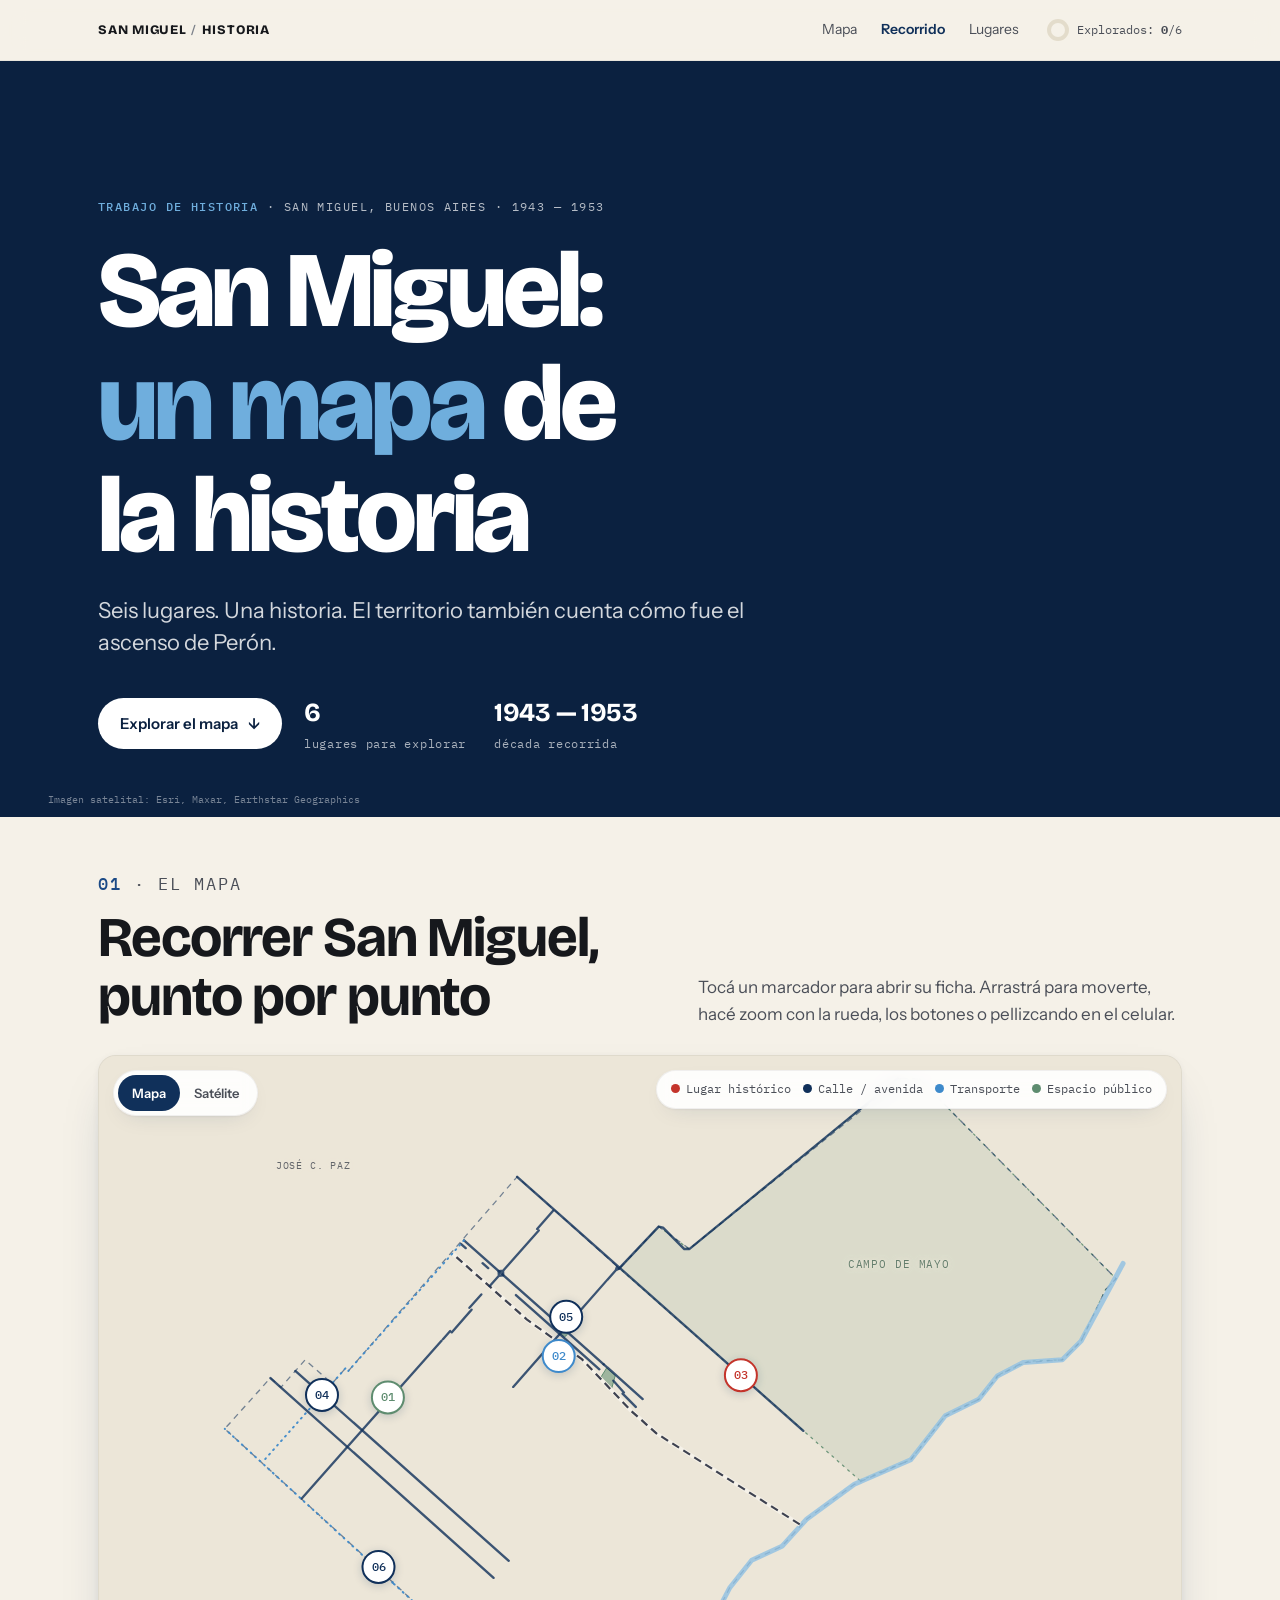
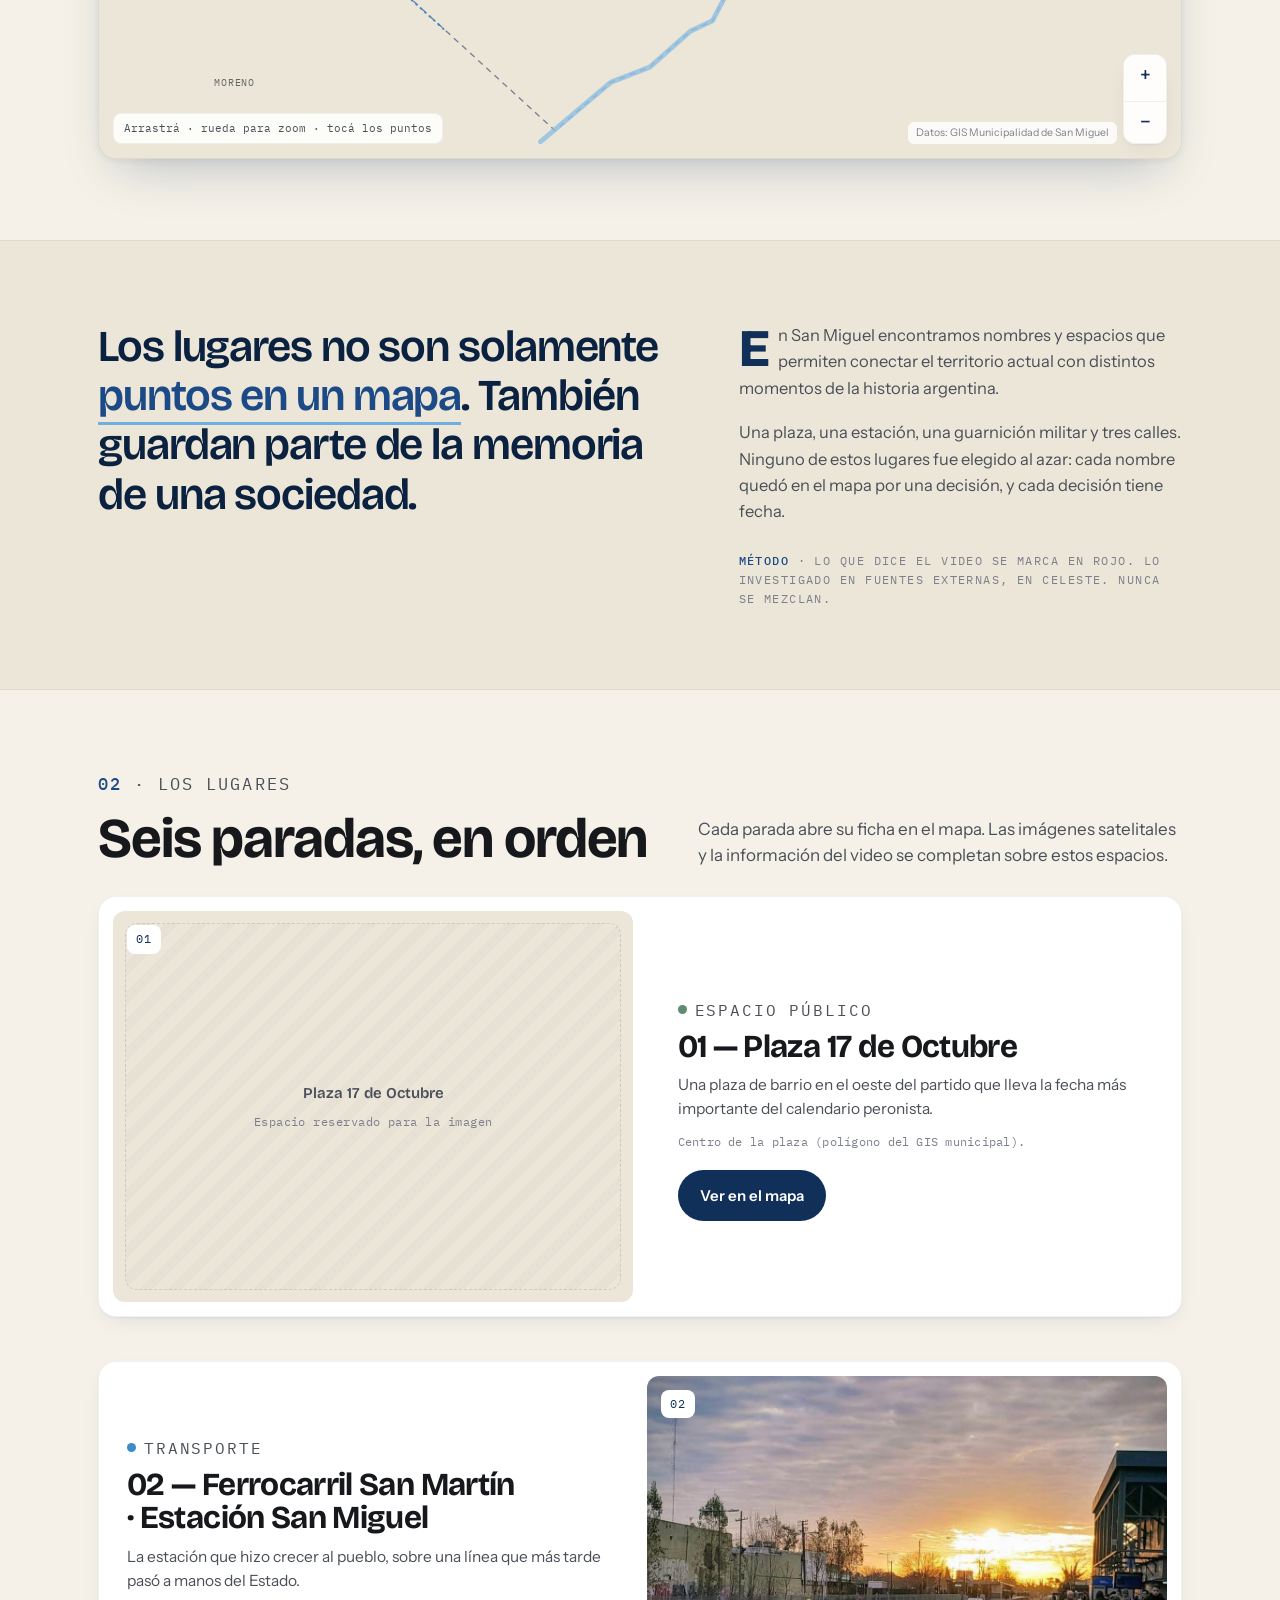
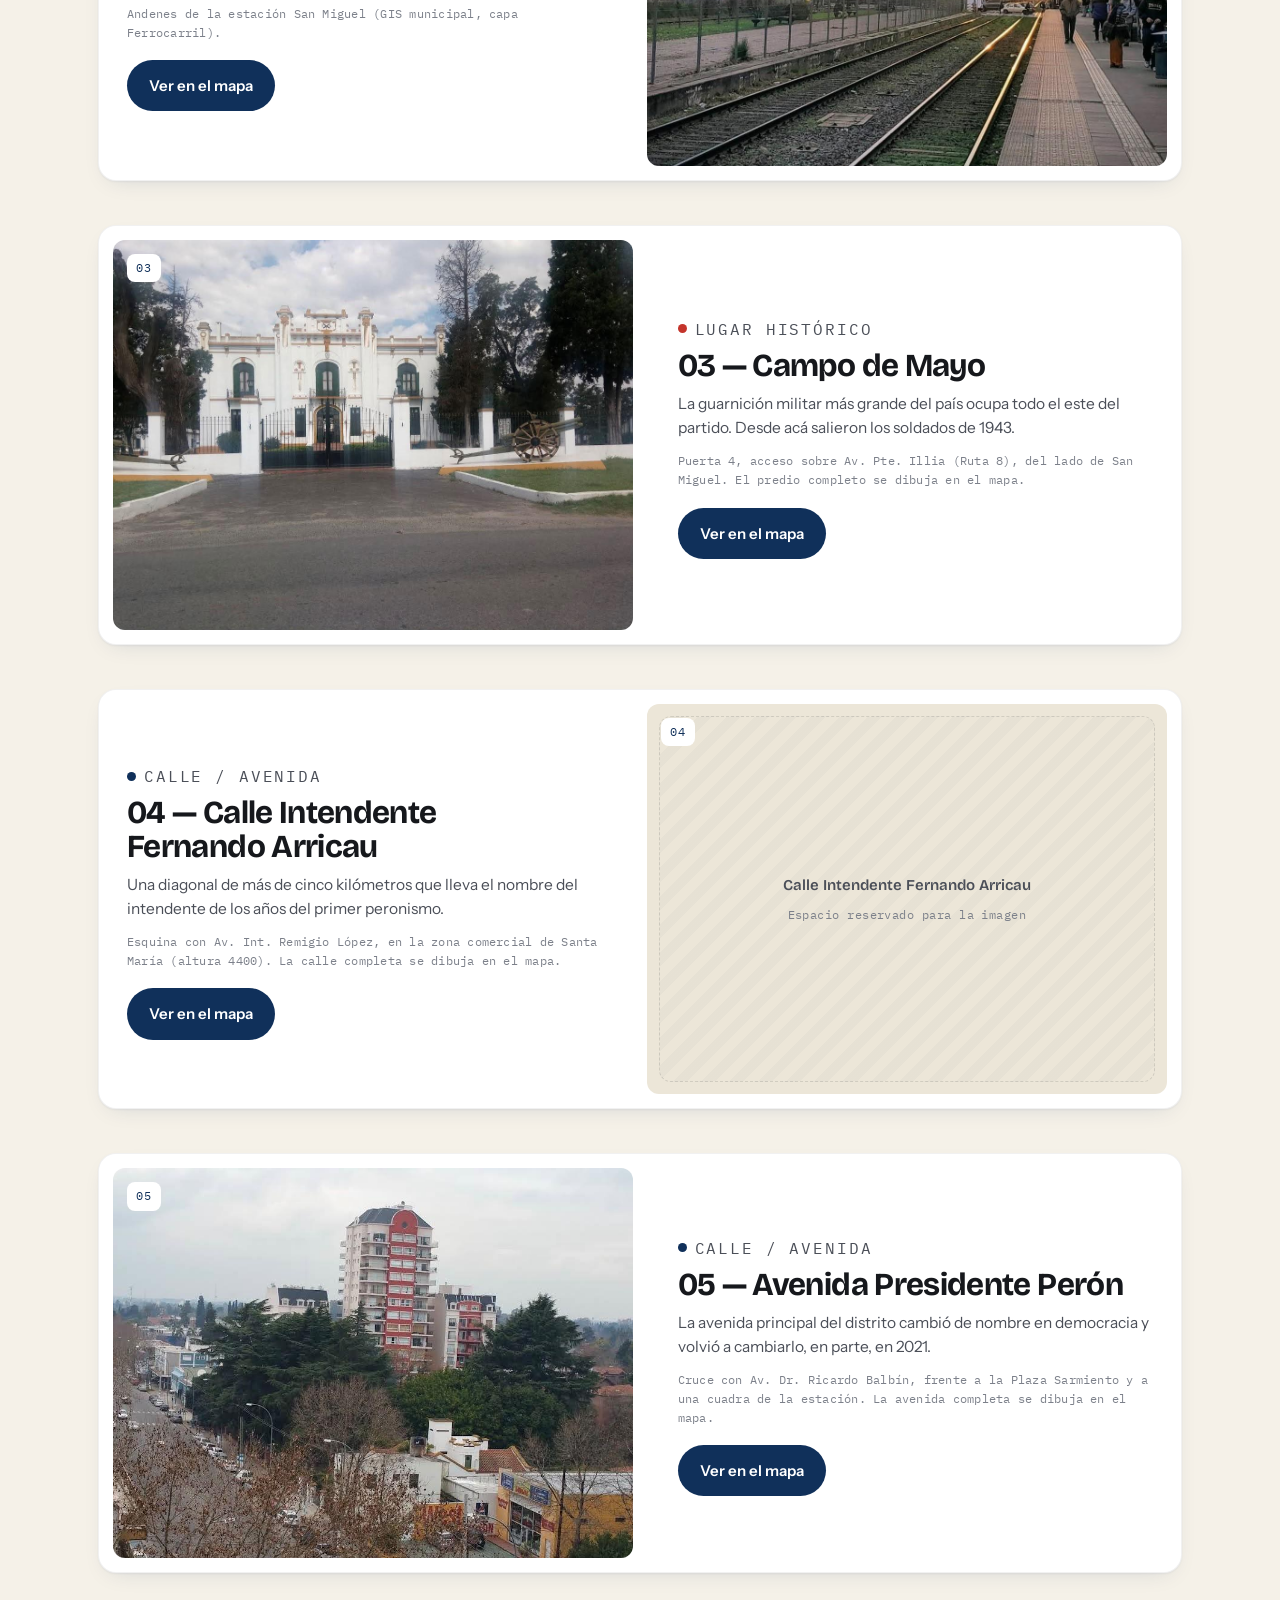
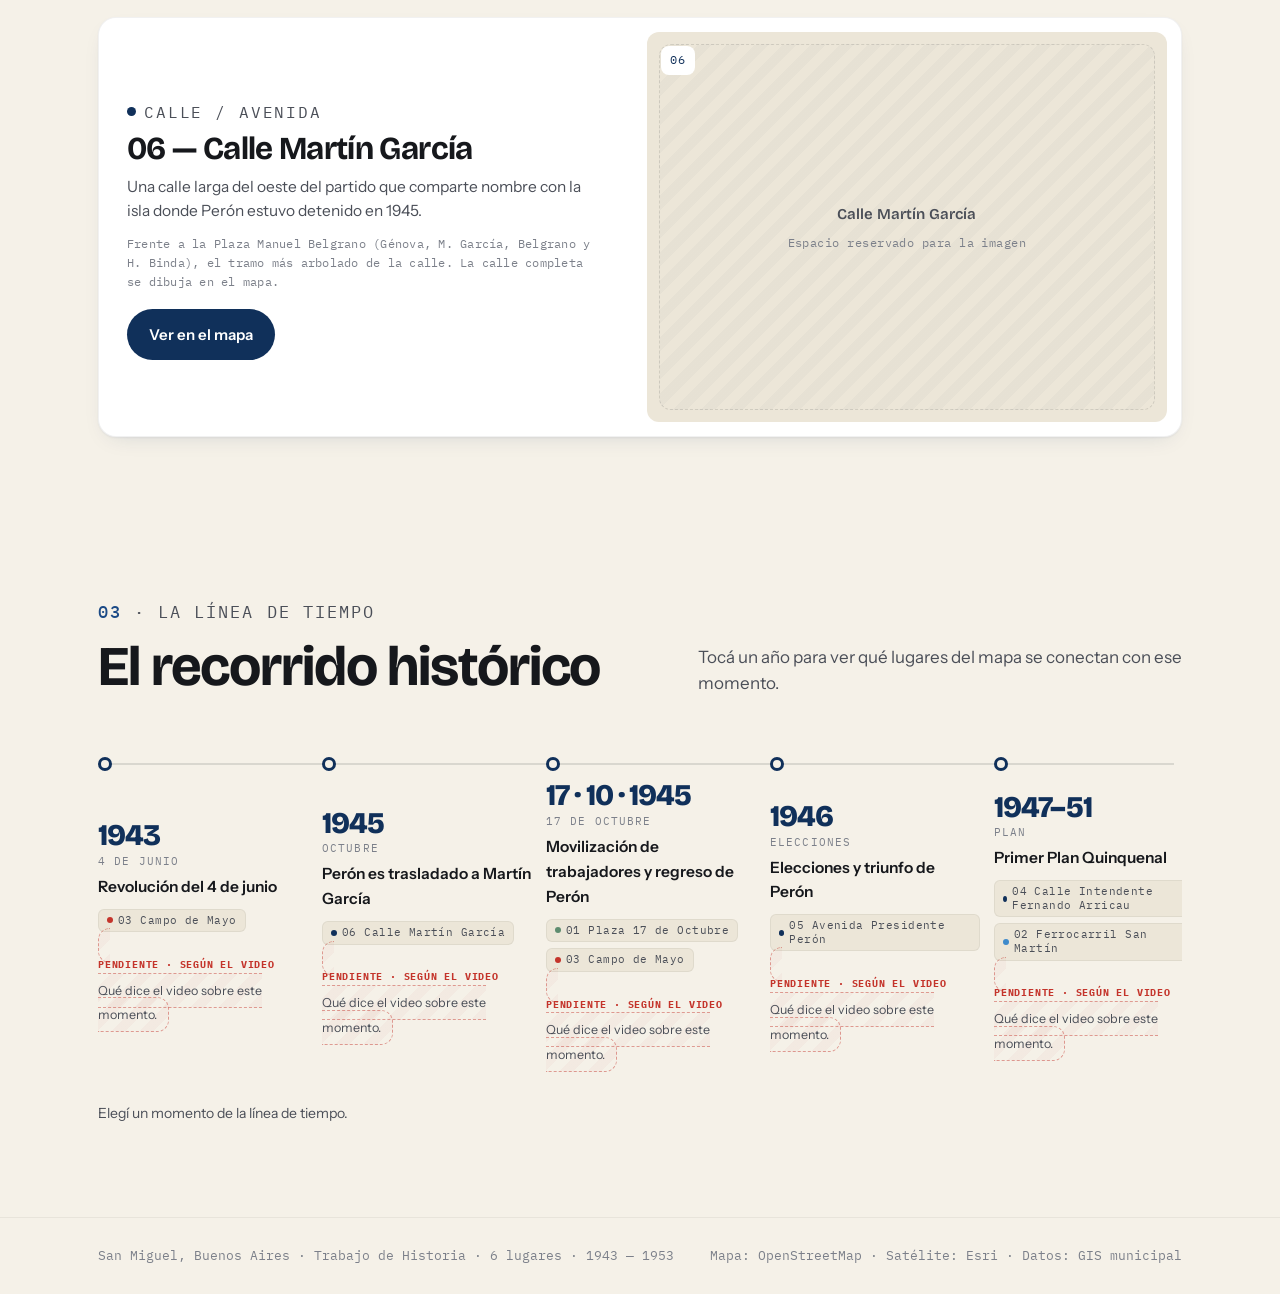
==== index (1).html @ 09a9f2c0 "Add files via upload" ====
<!doctype html>
<html lang="es">
<head>
<meta charset="utf-8">
<meta name="viewport" content="width=device-width, initial-scale=1, viewport-fit=cover">
<title>San Miguel, mapa de la historia</title>
<meta name="description" content="Recorrido interactivo por seis lugares de San Miguel (Buenos Aires) y su relación con la historia de Perón, 1943–1953.">
<link rel="preconnect" href="https://fonts.googleapis.com">
<link rel="preconnect" href="https://fonts.gstatic.com" crossorigin>
<link rel="stylesheet" href="https://fonts.googleapis.com/css2?family=Bricolage+Grotesque:opsz,wght@12..96,300..800&family=Instrument+Sans:ital,wght@0,400..700;1,400..700&family=IBM+Plex+Mono:wght@400;500&display=swap">
<style>
:root{
  color-scheme: light;
  --crema:#F5F1E8; --crema-2:#ECE6D8; --crema-3:#E3DCCB;
  --ink:#16181C; --ink-2:#4B4F58; --ink-3:#7C808A;
  --navy:#10305A; --navy-2:#1B4A86; --navy-ink:#0B2140;
  --celeste:#6FAEDD; --celeste-2:#CFE3F4; --celeste-3:#EAF3FA;
  --rojo:#C4342B; --rojo-2:#F5DEDB;
  --verde:#5E8C6F; --verde-2:#DCE8DF;
  --linea:rgba(22,24,28,.12); --linea-2:rgba(22,24,28,.06);
  --sombra:0 1px 2px rgba(16,48,90,.05), 0 8px 24px -12px rgba(16,48,90,.18);
  --sombra-2:0 2px 6px rgba(16,48,90,.06), 0 24px 48px -20px rgba(16,48,90,.28);
  --r:18px; --r-s:10px;
  --display:"Bricolage Grotesque", "Helvetica Neue", Arial, sans-serif;
  --body:"Instrument Sans", "Helvetica Neue", Arial, sans-serif;
  --mono:"IBM Plex Mono", ui-monospace, "SF Mono", Menlo, monospace;
  --gutter:clamp(16px, 4vw, 48px);
  --nav-h:60px;
  --ease:cubic-bezier(.22,.61,.36,1);
}
*{box-sizing:border-box}
html{scroll-behavior:smooth; -webkit-text-size-adjust:100%}
body{margin:0; background:var(--crema); color:var(--ink); font-family:var(--body); font-size:16px; line-height:1.55; overflow-x:hidden}
img,svg{max-width:100%; display:block}
a{color:inherit}
button{font:inherit; color:inherit; cursor:pointer; border:0; background:none; padding:0}
:focus-visible{outline:2px solid var(--navy-2); outline-offset:3px; border-radius:6px}
h1,h2,h3,h4{font-family:var(--display); font-weight:700; line-height:1.05; letter-spacing:-.02em; margin:0; text-wrap:balance}
p{margin:0}
.wrap{max-width:1180px; margin-inline:auto; padding-inline:var(--gutter)}
.eyebrow{font-family:var(--mono); font-size:12px; letter-spacing:.12em; text-transform:uppercase; color:var(--ink-3)}
.eyebrow b{color:var(--navy-2); font-weight:500}
.sr{position:absolute; width:1px; height:1px; overflow:hidden; clip:rect(0 0 0 0); white-space:nowrap}

/* ───── nav ───── */
.nav{position:sticky; top:env(safe-area-inset-top,0px); z-index:50; backdrop-filter:blur(12px) saturate(1.2); -webkit-backdrop-filter:blur(12px) saturate(1.2); background:color-mix(in srgb, var(--crema) 78%, transparent); border-bottom:1px solid var(--linea-2); transition:background .3s}
.nav .wrap{display:flex; align-items:center; gap:18px; height:var(--nav-h)}
.brand{font-family:var(--display); font-weight:800; letter-spacing:.06em; font-size:13px; text-decoration:none; white-space:nowrap}
.brand span{color:var(--ink-3); font-weight:500; margin:0 .35em}
.nav-links{display:flex; gap:4px; margin-left:auto}
.nav-links a{text-decoration:none; font-size:14px; padding:6px 10px; border-radius:999px; color:var(--ink-2); transition:background .2s, color .2s}
.nav-links a:hover{background:var(--crema-2); color:var(--ink)}
.nav-links a.is-active{color:var(--navy); font-weight:600}
.counter{font-family:var(--mono); font-size:12px; color:var(--ink-2); display:flex; align-items:center; gap:8px; white-space:nowrap}
.counter .ring{width:22px; height:22px; border-radius:50%; background:conic-gradient(var(--navy-2) calc(var(--p,0)*1%), var(--crema-3) 0); display:grid; place-items:center; transition:--p .5s}
.counter .ring::after{content:""; width:14px; height:14px; border-radius:50%; background:var(--crema)}
.counter.is-done .ring{background:var(--navy-2); animation:pop .6s var(--ease)}
.counter.is-done .ring::after{content:"✓"; background:none; color:#fff; font-size:11px; font-weight:700; width:auto; height:auto}
@keyframes pop{0%{transform:scale(1)}40%{transform:scale(1.35)}100%{transform:scale(1)}}
@media (max-width:720px){ .nav-links{display:none} .counter{margin-left:auto} }

/* ───── hero ───── */
.hero{position:relative; min-height:min(84svh, 780px); display:grid; align-items:end; background:var(--navy-ink); color:#fff; overflow:hidden; isolation:isolate}
.hero-bg{position:absolute; inset:0; z-index:-2; background:var(--navy-ink)}
.hero-bg img{width:100%; height:100%; object-fit:cover; opacity:.75}
.hero-bg svg{position:absolute; inset:0; width:100%; height:100%; opacity:.7}
.hero-veil{position:absolute; inset:0; z-index:-1; background:linear-gradient(180deg, rgba(11,33,64,.15) 0%, rgba(11,33,64,.55) 55%, rgba(11,33,64,.92) 100%)}
.hero .wrap{padding-block:clamp(56px,10vh,120px) clamp(40px,7vh,72px); width:100%}
.hero .eyebrow{color:rgba(255,255,255,.7)}
.hero .eyebrow b{color:var(--celeste)}
.hero h1{font-size:clamp(44px, 8.4vw, 112px); font-weight:800; margin-top:18px; max-width:12ch; letter-spacing:-.035em; font-variation-settings:"opsz" 96}
.hero h1 em{font-style:normal; color:var(--celeste)}
.hero-sub{font-size:clamp(17px,2vw,22px); max-width:46ch; color:rgba(255,255,255,.82); margin-top:22px; line-height:1.45}
.hero-actions{display:flex; align-items:center; gap:22px; flex-wrap:wrap; margin-top:34px}
.btn{display:inline-flex; align-items:center; gap:10px; padding:14px 22px; border-radius:999px; font-weight:600; font-size:15px; text-decoration:none; transition:transform .25s var(--ease), background .2s, box-shadow .2s; min-height:48px}
.btn:hover{transform:translateY(-2px)}
.btn:active{transform:translateY(0)}
.btn-light{background:#fff; color:var(--navy-ink)}
.btn-light:hover{box-shadow:0 12px 30px -10px rgba(0,0,0,.5)}
.btn-navy{background:var(--navy); color:#fff}
.btn-navy:hover{background:var(--navy-2)}
.btn-ghost{background:transparent; color:var(--navy); border:1.5px solid var(--linea)}
.btn-ghost:hover{background:var(--crema-2)}
.btn .arrow{display:inline-block; transition:transform .3s var(--ease)}
.btn:hover .arrow{transform:translateY(3px)}
.hero-meta{display:flex; gap:28px; flex-wrap:wrap; font-family:var(--mono); font-size:12px; color:rgba(255,255,255,.65); letter-spacing:.06em}
.hero-meta b{display:block; font-family:var(--display); font-size:26px; color:#fff; letter-spacing:-.02em; font-weight:700; margin-bottom:2px}
.hero-note{position:absolute; right:var(--gutter); top:calc(var(--gutter) + 4px); font-family:var(--mono); font-size:11px; color:rgba(255,255,255,.55); border:1px dashed rgba(255,255,255,.35); padding:6px 10px; border-radius:8px; max-width:260px; text-align:right}
@media (max-width:720px){ .hero-note{position:static; text-align:left; margin-bottom:16px; display:inline-block} .hero{align-items:start} .hero .wrap{padding-top:32px} }

/* ───── section headers ───── */
.sec{padding-block:clamp(56px,9vh,110px); scroll-margin-top:calc(var(--nav-h) + env(safe-area-inset-top,0px))}
.sec-head{display:grid; grid-template-columns:1fr auto; gap:18px 40px; align-items:end; margin-bottom:28px}
.sec-head h2{font-size:clamp(32px,4.6vw,56px); margin-top:12px; font-variation-settings:"opsz" 72}
.sec-head p{color:var(--ink-2); max-width:44ch; font-size:17px}
@media (max-width:720px){ .sec-head{grid-template-columns:1fr} }

/* ───── map section ───── */
#mapa{padding-top:clamp(40px,6vh,72px)}
.map-shell{position:relative; border-radius:var(--r); overflow:hidden; background:var(--crema-2); box-shadow:var(--sombra-2); border:1px solid var(--linea-2); isolation:isolate}
.map-top{position:absolute; z-index:5; top:14px; left:14px; right:14px; display:flex; gap:10px; align-items:flex-start; pointer-events:none; flex-wrap:wrap}
.map-top>*{pointer-events:auto}
.seg{display:inline-flex; background:rgba(255,255,255,.9); backdrop-filter:blur(8px); border-radius:999px; padding:4px; box-shadow:var(--sombra); border:1px solid var(--linea-2)}
.seg button{padding:8px 14px; border-radius:999px; font-size:13px; font-weight:600; color:var(--ink-2); transition:background .2s,color .2s; min-height:36px}
.seg button[aria-pressed="true"]{background:var(--navy); color:#fff}
.legend{margin-left:auto; display:flex; gap:12px; flex-wrap:wrap; background:rgba(255,255,255,.9); backdrop-filter:blur(8px); border-radius:999px; padding:9px 14px; font-size:12px; font-family:var(--mono); box-shadow:var(--sombra); border:1px solid var(--linea-2); color:var(--ink-2)}
.legend i{display:inline-block; width:9px; height:9px; border-radius:50%; margin-right:6px; vertical-align:-0.5px}
.map-zoom{position:absolute; z-index:5; right:14px; bottom:14px; display:flex; flex-direction:column; gap:4px; background:rgba(255,255,255,.92); border-radius:12px; box-shadow:var(--sombra); border:1px solid var(--linea-2); overflow:hidden}
.map-zoom button{width:42px; height:42px; font-size:20px; font-weight:500; color:var(--navy); display:grid; place-items:center; transition:background .15s}
.map-zoom button:hover{background:var(--crema-2)}
.map-zoom button+button{border-top:1px solid var(--linea-2)}
.map-hint{position:absolute; z-index:5; left:14px; bottom:14px; font-family:var(--mono); font-size:11px; color:var(--ink-2); background:rgba(255,255,255,.85); padding:6px 10px; border-radius:8px; border:1px solid var(--linea-2); pointer-events:none; transition:opacity .4s}
.map-attr{position:absolute; z-index:5; right:64px; bottom:14px; font-size:10.5px; color:var(--ink-3); background:rgba(255,255,255,.8); padding:3px 8px; border-radius:6px; pointer-events:none}
.map{position:relative; height:min(78vh, 720px); min-height:440px; touch-action:none; cursor:grab; user-select:none; -webkit-user-select:none; overflow:hidden; background:var(--crema-2)}
.map:active{cursor:grabbing}
.map.is-sat{background:#111}
.tiles{position:absolute; inset:0; transform-origin:0 0; will-change:transform}
.tiles img{position:absolute; width:256px; height:256px; image-rendering:auto; pointer-events:none; opacity:0; transition:opacity .35s}
.tiles img.on{opacity:1}
.map svg{position:absolute; inset:0; width:100%; height:100%; overflow:visible}
.map.is-sat svg{opacity:.85}
.ov{position:absolute; inset:0; pointer-events:none}
.lbl{position:absolute; transform:translate(-50%,-50%); font-family:var(--mono); font-size:11px; letter-spacing:.08em; text-transform:uppercase; color:var(--navy); white-space:nowrap; opacity:0; transition:opacity .3s; text-shadow:0 0 6px var(--crema-2), 0 0 2px var(--crema-2)}
.lbl.on{opacity:.85}
.lbl.lbl-water{color:#3E7FB0; font-style:italic; text-transform:none; letter-spacing:.02em; font-family:var(--body)}
.lbl.lbl-campo{color:#4F6D5C}
.lbl.lbl-rail{color:var(--ink-2); font-size:10px}
.lbl.lbl-st{font-size:10px; color:var(--ink-2); letter-spacing:.04em; text-transform:none}
.map.is-sat .lbl{color:#fff; text-shadow:0 1px 2px rgba(0,0,0,.9)}
.mk{position:absolute; transform:translate(-50%,-50%); pointer-events:auto; cursor:pointer; --c:var(--navy)}
.mk-dot{width:34px; height:34px; border-radius:50%; background:#fff; border:2px solid var(--c); color:var(--c); display:grid; place-items:center; font-family:var(--mono); font-weight:500; font-size:12px; box-shadow:0 2px 10px rgba(16,48,90,.2); transition:transform .25s var(--ease), background .2s, color .2s; position:relative}
.mk:hover .mk-dot{transform:scale(1.12)}
.mk.is-on .mk-dot{background:var(--c); color:#fff; transform:scale(1.18)}
.mk.is-seen:not(.is-on) .mk-dot::after{content:""; position:absolute; right:-3px; top:-3px; width:9px; height:9px; border-radius:50%; background:var(--c); border:2px solid #fff}
.mk-ring{position:absolute; inset:-8px; border-radius:50%; border:2px solid var(--c); opacity:0; pointer-events:none}
.mk.is-on .mk-ring, .mk.is-hi .mk-ring{animation:ring 1.8s ease-out infinite}
@keyframes ring{0%{transform:scale(.7); opacity:.8}100%{transform:scale(1.6); opacity:0}}
.mk-tip{position:absolute; left:50%; bottom:calc(100% + 10px); transform:translate(-50%,4px); background:var(--ink); color:#fff; font-size:12.5px; font-weight:600; padding:6px 10px; border-radius:8px; white-space:nowrap; opacity:0; transition:opacity .2s, transform .2s var(--ease); pointer-events:none}
.mk-tip::after{content:""; position:absolute; top:100%; left:50%; margin-left:-5px; border:5px solid transparent; border-top-color:var(--ink)}
.mk:hover .mk-tip, .mk:focus-visible .mk-tip{opacity:1; transform:translate(-50%,0)}
.mk.is-hi:not(.is-on) .mk-dot{background:var(--c); color:#fff}
.map.has-hi .mk:not(.is-hi):not(.is-on){opacity:.4}

/* panel */
.panel{position:absolute; z-index:8; top:14px; right:14px; bottom:14px; width:min(420px, calc(100% - 28px)); background:#fff; border-radius:var(--r); box-shadow:var(--sombra-2); border:1px solid var(--linea-2); transform:translateX(calc(100% + 30px)); transition:transform .5s var(--ease), opacity .4s; opacity:0; display:flex; flex-direction:column; overflow:hidden}
.panel.is-open{transform:none; opacity:1}
.panel-scroll{overflow-y:auto; overscroll-behavior:contain; flex:1; -webkit-overflow-scrolling:touch}
.panel-close{position:absolute; z-index:2; top:12px; right:12px; width:38px; height:38px; border-radius:50%; background:rgba(255,255,255,.92); display:grid; place-items:center; box-shadow:var(--sombra); font-size:18px; color:var(--ink)}
.panel-close:hover{background:#fff}
.panel-img{aspect-ratio:16/10; background:var(--crema-2); position:relative; overflow:hidden}
.panel-img img{width:100%; height:100%; object-fit:cover; transition:transform .8s var(--ease)}
.panel:hover .panel-img img{transform:scale(1.03)}
.ph{position:absolute; inset:0; display:grid; place-content:center; text-align:center; gap:8px; padding:20px; color:var(--ink-3); border:1.5px dashed var(--linea); margin:12px; border-radius:12px; font-family:var(--mono); font-size:11.5px; letter-spacing:.04em; background:repeating-linear-gradient(-45deg, transparent 0 10px, rgba(16,48,90,.025) 10px 20px)}
.ph b{font-family:var(--display); font-size:15px; letter-spacing:0; color:var(--ink-2); font-weight:600}
.panel-body{padding:20px 22px 26px}
.panel-kicker{display:flex; align-items:center; gap:10px; font-family:var(--mono); font-size:11px; letter-spacing:.1em; text-transform:uppercase; color:var(--ink-3)}
.panel-kicker i{width:9px; height:9px; border-radius:50%; display:inline-block}
.panel h3{font-size:28px; margin-top:8px; font-variation-settings:"opsz" 48}
.panel-loc{color:var(--ink-2); font-size:14px; margin-top:6px}
.qa{margin-top:20px; padding-top:18px; border-top:1px solid var(--linea-2)}
.qa h4{font-family:var(--display); font-size:15px; font-weight:700; color:var(--navy); letter-spacing:-.01em; margin-bottom:8px}
.qa p{font-size:14.5px; color:var(--ink-2); line-height:1.6}
.qa p+p{margin-top:8px}
.src{display:inline-block; font-family:var(--mono); font-size:10.5px; letter-spacing:.06em; text-transform:uppercase; padding:2px 7px; border-radius:6px; margin-bottom:6px}
.src-video{background:var(--rojo-2); color:var(--rojo)}
.src-inv{background:var(--celeste-2); color:var(--navy)}
.pending{border:1.5px dashed var(--rojo); border-color:color-mix(in srgb, var(--rojo) 45%, transparent); border-radius:12px; padding:12px 14px; background:repeating-linear-gradient(-45deg, transparent 0 10px, rgba(196,52,43,.035) 10px 20px); font-size:13.5px; color:var(--ink-2)}
.pending b{display:block; font-family:var(--mono); font-size:10.5px; letter-spacing:.08em; text-transform:uppercase; color:var(--rojo); margin-bottom:4px}
.nf{font-style:italic; color:var(--ink-3)}
.panel-actions{display:flex; gap:10px; flex-wrap:wrap; margin-top:22px}
.panel-actions .btn{padding:11px 16px; font-size:14px; min-height:44px}
.panel-nav{display:flex; justify-content:space-between; gap:10px; margin-top:22px; padding-top:16px; border-top:1px solid var(--linea-2)}
.panel-nav button{font-size:13px; color:var(--navy); font-weight:600; display:inline-flex; gap:6px; align-items:center; padding:8px 4px; min-height:40px}
.panel-nav button:hover{text-decoration:underline}
.panel-grab{display:none}
@media (max-width:720px){
  .map{height:72svh; min-height:420px}
  .panel{position:fixed; z-index:120; top:auto; left:0; right:0; bottom:0; width:100%; height:78svh; border-radius:22px 22px 0 0; transform:translateY(105%); padding-bottom:env(safe-area-inset-bottom,0px)}
  .panel.is-open{transform:none}
  .panel-grab{display:block; width:40px; height:4px; border-radius:2px; background:var(--crema-3); margin:10px auto 0}
  .panel-img{aspect-ratio:16/8}
  .legend{display:none}
  .map-attr{right:auto; left:14px; bottom:48px; max-width:60%}
  .map-hint{max-width:60%}
}
.hero-tiles{position:absolute; left:50%; top:50%; transform-origin:0 0; opacity:.9}
.hero-tiles img{position:absolute; width:256px; height:256px}
.hero-credit{position:absolute; left:var(--gutter); bottom:10px; font-family:var(--mono); font-size:10px; color:rgba(255,255,255,.45)}
body.lock{overflow:hidden; position:fixed; left:0; right:0; width:100%; overscroll-behavior:none}
.veil{position:fixed; inset:0; background:rgba(11,33,64,.35); z-index:110; opacity:0; pointer-events:none; transition:opacity .4s}
.veil.is-on{opacity:1; pointer-events:auto}
@media (min-width:721px){ .veil{display:none} }

/* toast */
.toast{position:fixed; left:50%; bottom:calc(24px + env(safe-area-inset-bottom,0px)); transform:translate(-50%, 20px); z-index:200; background:var(--ink); color:#fff; padding:12px 18px; border-radius:999px; font-size:14px; box-shadow:var(--sombra-2); opacity:0; transition:opacity .35s, transform .45s var(--ease); pointer-events:none; display:flex; gap:10px; align-items:center; max-width:calc(100% - 32px); text-align:center}
.toast.is-on{opacity:1; transform:translate(-50%,0)}
.toast.done{background:var(--navy)}
.toast .chk{width:20px; height:20px; border-radius:50%; background:var(--celeste); color:var(--navy-ink); display:grid; place-items:center; font-size:12px; font-weight:800; flex:none}

/* lightbox */
.lb{position:fixed; inset:0; z-index:300; background:rgba(11,33,64,.85); display:grid; place-items:center; padding:var(--gutter); opacity:0; pointer-events:none; transition:opacity .3s}
.lb.is-on{opacity:1; pointer-events:auto}
.lb-card{background:#fff; border-radius:var(--r); max-width:920px; width:100%; overflow:hidden; transform:scale(.96); transition:transform .4s var(--ease); box-shadow:var(--sombra-2)}
.lb.is-on .lb-card{transform:none}
.lb-img{aspect-ratio:16/9; background:var(--crema-2); position:relative}
.lb-img img{width:100%; height:100%; object-fit:cover}
.lb-body{padding:18px 22px 22px; display:grid; grid-template-columns:1fr auto; gap:6px 20px; align-items:start}
.lb-body h4{font-size:20px; grid-column:1}
.lb-body p{grid-column:1; color:var(--ink-2); font-size:14px}
.lb-body .lb-coords{font-family:var(--mono); font-size:11px; color:var(--ink-3); grid-column:1}
.lb-close{grid-column:2; grid-row:1 / span 3; align-self:start}
@media (max-width:720px){ .lb{padding:12px} .lb-body{grid-template-columns:1fr} .lb-close{grid-column:1; grid-row:auto; justify-self:start} }

/* ───── ¿qué estamos viendo? ───── */
.about{background:var(--crema-2); border-block:1px solid var(--linea-2)}
.about .wrap{display:grid; grid-template-columns:minmax(0,1.3fr) minmax(0,1fr); gap:28px 64px; align-items:start}
.about blockquote{margin:0; font-family:var(--display); font-size:clamp(26px,3.6vw,44px); line-height:1.12; letter-spacing:-.025em; font-weight:600; font-variation-settings:"opsz" 60; color:var(--navy-ink)}
.about blockquote mark{background:none; color:var(--navy-2); box-decoration-break:clone; border-bottom:3px solid var(--celeste)}
.about-cols{display:grid; gap:18px; font-size:16.5px; color:var(--ink-2); line-height:1.6}
.about-cols p:first-child::first-letter{font-family:var(--display); font-size:3.2em; float:left; line-height:.8; padding:6px 8px 0 0; color:var(--navy); font-weight:800}
.about-cols .eyebrow{margin-top:8px}
@media (max-width:820px){ .about .wrap{grid-template-columns:1fr} }

/* ───── lugares (recorrido) ───── */
.places{display:grid; gap:clamp(22px,4vw,44px)}
.place{display:grid; grid-template-columns:minmax(0,1.05fr) minmax(0,1fr); gap:clamp(18px,3vw,40px); align-items:center; border-radius:var(--r); background:#fff; border:1px solid var(--linea-2); padding:14px; box-shadow:var(--sombra); transition:box-shadow .3s, transform .3s var(--ease)}
.place:hover{box-shadow:var(--sombra-2); transform:translateY(-2px)}
.place:nth-child(even){grid-template-columns:minmax(0,1fr) minmax(0,1.05fr)}
.place:nth-child(even) .place-media{order:2}
.place-media{aspect-ratio:4/3; border-radius:12px; overflow:hidden; position:relative; background:var(--crema-2)}
.place-media img{width:100%; height:100%; object-fit:cover; transition:transform .8s var(--ease)}
.place:hover .place-media img{transform:scale(1.04)}
.place-media .num{position:absolute; left:14px; top:14px; font-family:var(--mono); font-size:12px; letter-spacing:.1em; background:#fff; padding:5px 9px; border-radius:8px; color:var(--navy); z-index:1}
.place-media .ph{margin:12px}
.place-body{padding:10px 14px 14px 6px}
.place:nth-child(even) .place-body{padding:10px 6px 14px 14px}
.place-body .eyebrow{display:flex; align-items:center; gap:8px}
.place-body .eyebrow i{width:9px; height:9px; border-radius:50%; display:inline-block}
.place-body h3{font-size:clamp(24px,2.6vw,32px); margin-top:8px; font-variation-settings:"opsz" 48}
.place-body p{color:var(--ink-2); margin-top:10px; font-size:15.5px}
.place-body .loc{font-family:var(--mono); font-size:12px; color:var(--ink-3); margin-top:12px; letter-spacing:.02em}
.place-body .btn{margin-top:18px}
@media (max-width:720px){ .place, .place:nth-child(even){grid-template-columns:1fr} .place:nth-child(even) .place-media{order:0} .place-body, .place:nth-child(even) .place-body{padding:6px 6px 8px} }

/* ───── timeline ───── */
.tl-wrap{position:relative}
.tl{display:grid; grid-template-columns:repeat(7,minmax(210px,1fr)); gap:14px; overflow-x:auto; padding:22px 4px 18px; scroll-snap-type:x proximity; scrollbar-width:thin; position:relative}
.tl::before{content:""; position:absolute; left:4px; right:4px; top:39px; height:2px; background:var(--linea)}
.tl-item{scroll-snap-align:start; position:relative; padding-top:34px; text-align:left; border-radius:14px; transition:transform .3s var(--ease)}
.tl-item::before{content:""; position:absolute; left:0; top:11px; width:14px; height:14px; border-radius:50%; background:var(--crema); border:3px solid var(--navy); transition:transform .3s var(--ease), background .2s; box-sizing:border-box}
.tl-item:hover::before{transform:scale(1.25)}
.tl-item.is-on::before{background:var(--navy); transform:scale(1.35)}
.tl-item.is-hl::before{border-color:var(--rojo); background:var(--rojo)}
.tl-year{font-family:var(--display); font-size:30px; font-weight:800; letter-spacing:-.03em; color:var(--navy); line-height:1; font-variation-settings:"opsz" 48}
.tl-year small{display:block; font-family:var(--mono); font-weight:400; font-size:11px; letter-spacing:.1em; color:var(--ink-3); margin-top:4px; text-transform:uppercase}
.tl-title{font-weight:600; margin-top:10px; font-size:15.5px; line-height:1.35}
.tl-chips{display:flex; flex-wrap:wrap; gap:6px; margin-top:10px}
.chip{font-family:var(--mono); font-size:10.5px; letter-spacing:.04em; padding:4px 8px; border-radius:6px; background:var(--crema-2); color:var(--ink-2); border:1px solid var(--linea-2); display:inline-flex; align-items:center; gap:5px; text-align:left; line-height:1.3}
.chip i{width:6px; height:6px; border-radius:50%; display:inline-block}
.chip.none{color:var(--ink-3); font-style:italic}
.tl-item .pending{margin-top:10px; font-size:12.5px; padding:9px 11px}
.tl-item .pending b{font-size:10px}
.tl-detail{margin-top:8px; display:flex; gap:14px; align-items:center; flex-wrap:wrap; min-height:44px; font-size:14px; color:var(--ink-2)}
.tl-detail .btn{padding:10px 16px; font-size:14px; min-height:42px}
@media (max-width:720px){
  .tl{grid-template-columns:1fr; overflow:visible; padding-left:26px; gap:22px}
  .tl::before{left:10px; right:auto; top:8px; bottom:8px; width:2px; height:auto}
  .tl-item{padding-top:0; padding-left:6px}
  .tl-item::before{left:-23px; top:9px}
}

/* ───── fuentes ───── */
.sources{display:grid; grid-template-columns:1fr 1fr; gap:24px}
.src-card{border-radius:var(--r); padding:22px 24px; border:1px solid var(--linea-2); background:#fff}
.src-card.main{background:var(--navy-ink); color:#fff; border-color:transparent}
.src-card h3{font-size:19px; margin-top:8px; display:flex; align-items:center; gap:10px}
.src-card .eyebrow{color:var(--ink-3)}
.src-card.main .eyebrow{color:rgba(255,255,255,.6)}
.src-card ul{list-style:none; padding:0; margin:14px 0 0; display:grid; gap:10px; font-size:14.5px; color:var(--ink-2)}
.src-card.main ul{color:rgba(255,255,255,.85)}
.src-card li{padding-left:16px; position:relative; line-height:1.5}
.src-card li::before{content:""; position:absolute; left:0; top:.6em; width:6px; height:6px; border-radius:50%; background:var(--celeste)}
.src-card a{color:inherit; text-decoration:underline; text-decoration-color:var(--celeste); text-underline-offset:3px; word-break:break-word}
.src-card a:hover{text-decoration-color:currentColor}
.src-card .tag{font-family:var(--mono); font-size:10.5px; letter-spacing:.06em; text-transform:uppercase; color:var(--ink-3); margin-right:6px}
.src-card.main .tag{color:var(--celeste)}
.src-nf{margin-top:22px; padding:16px 20px; border-radius:12px; background:var(--crema-2); font-size:14px; color:var(--ink-2)}
.src-nf b{display:block; font-family:var(--mono); font-size:11px; letter-spacing:.08em; text-transform:uppercase; color:var(--rojo); margin-bottom:6px}
.src-nf ul{margin:6px 0 0; padding-left:18px; display:grid; gap:4px}
@media (max-width:820px){ .sources{grid-template-columns:1fr} }

footer{border-top:1px solid var(--linea-2); padding-block:28px; font-size:13px; color:var(--ink-3); font-family:var(--mono)}
footer .wrap{display:flex; justify-content:space-between; gap:12px; flex-wrap:wrap}

/* reveal on scroll */
.rv{transition:opacity .7s var(--ease), transform .7s var(--ease)}
.rv.pre{opacity:0; transform:translateY(18px)}
.rv.in{opacity:1; transform:none}
@media (prefers-reduced-motion:reduce){
  *,*::before,*::after{animation-duration:.001s!important; transition-duration:.001s!important; scroll-behavior:auto!important}
  .rv.pre{opacity:1; transform:none}
}
</style>

</head>
<body>
<nav class="nav" id="nav">
  <div class="wrap">
    <a class="brand" href="#top">SAN MIGUEL<span>/</span>HISTORIA</a>
    <div class="nav-links" id="navLinks">
      <a href="#mapa">Mapa</a>
      <a href="#recorrido">Recorrido</a>
      <a href="#lugares">Lugares</a>
    </div>
    <div class="counter" id="counter" aria-live="polite"><span class="ring" style="--p:0"></span><span>Explorados: <b id="counterNum">0</b>/6</span></div>
  </div>
</nav>

<header class="hero" id="top">
  <div class="hero-bg" id="heroBg"></div>
  <div class="hero-veil"></div>
  <div class="wrap">
    <div class="hero-note" id="heroNote">Espacio reservado: imagen aérea o satelital real de San Miguel (fondo de portada)</div>
    <p class="eyebrow"><b>Trabajo de Historia</b> · San Miguel, Buenos Aires · 1943 — 1953</p>
    <h1>San Miguel: <em>un mapa</em> de la historia</h1>
    <p class="hero-sub">Seis lugares. Una historia. El territorio también cuenta cómo fue el ascenso de Perón.</p>
    <div class="hero-actions">
      <a class="btn btn-light" href="#mapa" id="btnExplorar">Explorar el mapa <span class="arrow">↓</span></a>
      <div class="hero-meta">
        <div><b data-count="6">0</b>lugares para explorar</div>
        <div><b>1943 — 1953</b>década recorrida</div>
      </div>
    </div>
  </div>
</header>

<section class="sec" id="mapa">
  <div class="wrap">
    <div class="sec-head rv">
      <div>
        <p class="eyebrow"><b>01</b> · El mapa</p>
        <h2>Recorrer San Miguel, punto por punto</h2>
      </div>
      <p>Tocá un marcador para abrir su ficha. Arrastrá para moverte, hacé zoom con la rueda, los botones o pellizcando en el celular.</p>
    </div>
    <div class="map-shell rv" id="mapShell">
      <div class="map-top">
        <div class="seg" role="group" aria-label="Tipo de vista">
          <button type="button" id="btnMapa" aria-pressed="true">Mapa</button>
          <button type="button" id="btnSat" aria-pressed="false">Satélite</button>
        </div>
        <div class="legend" id="legend"></div>
      </div>
      <div class="map" id="map" aria-label="Mapa interactivo de San Miguel">
        <div class="tiles" id="tiles" hidden></div>
        <svg id="mapSvg" xmlns="http://www.w3.org/2000/svg" aria-hidden="true"></svg>
        <div class="ov" id="ov"></div>
      </div>
      <div class="map-hint" id="mapHint">Arrastrá · rueda para zoom · tocá los puntos</div>
      <div class="map-attr" id="mapAttr">Datos: GIS Municipalidad de San Miguel</div>
      <div class="map-zoom"><button type="button" id="zin" aria-label="Acercar">+</button><button type="button" id="zout" aria-label="Alejar">−</button></div>

      <aside class="panel" id="panel" aria-hidden="true">
        <div class="panel-grab"></div>
        <button type="button" class="panel-close" id="panelClose" aria-label="Cerrar ficha">×</button>
        <div class="panel-scroll" id="panelScroll"></div>
      </aside>
    </div>
  </div>
</section>
<div class="veil" id="veil"></div>

<section class="sec about" id="que-vemos">
  <div class="wrap">
    <blockquote class="rv">Los lugares no son solamente <mark>puntos en un mapa</mark>. También guardan parte de la memoria de una sociedad.</blockquote>
    <div class="about-cols rv">
      <p>En San Miguel encontramos nombres y espacios que permiten conectar el territorio actual con distintos momentos de la historia argentina.</p>
      <p>Una plaza, una estación, una guarnición militar y tres calles. Ninguno de estos lugares fue elegido al azar: cada nombre quedó en el mapa por una decisión, y cada decisión tiene fecha.</p>
      <p class="eyebrow"><b>Método</b> · Lo que dice el video se marca en rojo. Lo investigado en fuentes externas, en celeste. Nunca se mezclan.</p>
    </div>
  </div>
</section>

<section class="sec" id="lugares">
  <div class="wrap">
    <div class="sec-head rv">
      <div>
        <p class="eyebrow"><b>02</b> · Los lugares</p>
        <h2>Seis paradas, en orden</h2>
      </div>
      <p>Cada parada abre su ficha en el mapa. Las imágenes satelitales y la información del video se completan sobre estos espacios.</p>
    </div>
    <div class="places" id="places"></div>
  </div>
</section>

<section class="sec" id="recorrido">
  <div class="wrap">
    <div class="sec-head rv">
      <div>
        <p class="eyebrow"><b>03</b> · La línea de tiempo</p>
        <h2>El recorrido histórico</h2>
      </div>
      <p>Tocá un año para ver qué lugares del mapa se conectan con ese momento.</p>
    </div>
    <div class="tl-wrap rv">
      <div class="tl" id="tl"></div>
      <div class="tl-detail" id="tlDetail"><span>Elegí un momento de la línea de tiempo.</span></div>
    </div>
  </div>
</section>


<footer>
  <div class="wrap">
    <span>San Miguel, Buenos Aires · Trabajo de Historia · 6 lugares · 1943 — 1953</span>
    <span id="footVersion">Mapa vectorial con datos del GIS municipal</span>
  </div>
</footer>

<div class="toast" id="toast" role="status"></div>
<div class="lb" id="lb" aria-hidden="true">
  <div class="lb-card">
    <div class="lb-img" id="lbImg"></div>
    <div class="lb-body">
      <h4 id="lbTitle"></h4>
      <p id="lbLoc"></p>
      <span class="lb-coords" id="lbCoords"></span>
      <button type="button" class="btn btn-ghost lb-close" id="lbClose">Cerrar</button>
    </div>
  </div>
</div>

<script>
// ── GOOGLE MAPS (opcional) ─────────────────────────────────────
// Pegá tu API key entre las comillas para que el mapa y el satélite
// sean los de Google. Vacío = OpenStreetMap + satélite Esri.
window.GOOGLE_MAPS_KEY = "";

const LIVE_TILES = true;
const GEO = {"type":"FeatureCollection","features":[{"type":"Feature","properties":{"name":"Partido de San Miguel","kind":"boundary","source":"msm zonal/4"},"geometry":{"type":"Polygon","coordinates":[[[-58.64757,-34.50273],[-58.644,-34.50287],[-58.60645,-34.53433],[-58.60849,-34.53604],[-58.61315,-34.54412],[-58.61675,-34.54709],[-58.62424,-34.54753],[-58.62917,-34.54963],[-58.63271,-34.55333],[-58.63914,-34.55592],[-58.64573,-34.56281],[-58.65652,-34.56669],[-58.66559,-34.57216],[-58.67037,-34.57644],[-58.67615,-34.57865],[-58.68037,-34.58303],[-58.68364,-34.5882],[-58.6878,-34.5898],[-58.69563,-34.59547],[-58.70301,-34.59781],[-58.71375,-34.60547],[-58.77691,-34.55794],[-58.76817,-34.54994],[-58.76616,-34.55141],[-58.76153,-34.54711],[-58.75638,-34.55083],[-58.75384,-34.54843],[-58.75327,-34.54884],[-58.721,-34.51826],[-58.70142,-34.53268],[-58.69392,-34.52609],[-58.68803,-34.52961],[-58.64757,-34.50273]]]}},{"type":"Feature","properties":{"name":"Campo de Mayo","kind":"campo","source":"msm zonal/3 localidades"},"geometry":{"type":"Polygon","coordinates":[[[-58.6554,-34.56613],[-58.70141,-34.53268],[-58.69392,-34.52608],[-58.68813,-34.52966],[-58.64833,-34.50282],[-58.64406,-34.50282],[-58.60645,-34.53433],[-58.60849,-34.53604],[-58.61315,-34.54412],[-58.61674,-34.54708],[-58.62319,-34.54732],[-58.62871,-34.54936],[-58.63271,-34.55332],[-58.63913,-34.55592],[-58.64573,-34.56281],[-58.6554,-34.56613]]]}},{"type":"Feature","properties":{"name":"Río Reconquista","kind":"water","source":"msm rio_reconquista/2 eje"},"geometry":{"type":"LineString","coordinates":[[-58.60512,-34.53193],[-58.61315,-34.54412],[-58.61674,-34.54708],[-58.62423,-34.54752],[-58.62917,-34.54962],[-58.63271,-34.55332],[-58.63913,-34.55592],[-58.64573,-34.56281],[-58.65651,-34.56669],[-58.66559,-34.57215],[-58.67036,-34.57644],[-58.67615,-34.57865],[-58.68037,-34.58303],[-58.68364,-34.58819],[-58.68779,-34.58979],[-58.69562,-34.59547],[-58.70301,-34.59781],[-58.71651,-34.60721]]}},{"type":"Feature","properties":{"name":"Ferrocarril San Martín","kind":"rail","source":"msm ferrocarril/3 objectid 4"},"geometry":{"type":"LineString","coordinates":[[-58.66695,-34.57301],[-58.69436,-34.55866],[-58.6992,-34.55512],[-58.70857,-34.54703],[-58.71917,-34.54072],[-58.73337,-34.53036]]}},{"type":"Feature","properties":{"name":"Bella Vista","kind":"station","line":"San Martín"},"geometry":{"type":"Point","coordinates":[-58.68426,-34.56401]}},{"type":"Feature","properties":{"name":"Muñiz","kind":"station","line":"San Martín"},"geometry":{"type":"Point","coordinates":[-58.70317,-34.55156]}},{"type":"Feature","properties":{"name":"San Miguel","kind":"station","line":"San Martín"},"geometry":{"type":"Point","coordinates":[-58.71259,-34.54456]}},{"type":"Feature","properties":{"name":"Av. Pte. Perón","kind":"avenue","codcalle":4166},"geometry":{"type":"LineString","coordinates":[[-58.70445,-34.5478],[-58.73115,-34.52827]]}},{"type":"Feature","properties":{"name":"León Gallardo","kind":"avenue","codcalle":14166},"geometry":{"type":"LineString","coordinates":[[-58.69698,-34.55326],[-58.70445,-34.5478]]}},{"type":"Feature","properties":{"name":"Av. Ricardo Balbín","kind":"avenue","codcalle":4141},"geometry":{"type":"MultiLineString","coordinates":[[[-58.70212,-34.53297],[-58.72175,-34.55135]],[[-58.70153,-34.53272],[-58.70212,-34.53297]],[[-58.7019,-34.53245],[-58.70212,-34.53297]]]}},{"type":"Feature","properties":{"name":"Av. Pte. Illia / Ruta 8","kind":"avenue","codcalle":7008},"geometry":{"type":"LineString","coordinates":[[-58.66627,-34.55828],[-58.72099,-34.51827]]}},{"type":"Feature","properties":{"name":"Av. Int. Remigio López","kind":"avenue","codcalle":4250},"geometry":{"type":"LineString","coordinates":[[-58.7226,-34.57874],[-58.76341,-34.54885]]}},{"type":"Feature","properties":{"name":"Av. Primera Junta","kind":"avenue","codcalle":4173},"geometry":{"type":"MultiLineString","coordinates":[[[-58.73545,-34.54408],[-58.76223,-34.56895]],[[-58.7338,-34.54256],[-58.73519,-34.54384]],[[-58.72971,-34.53919],[-58.73351,-34.54277]],[[-58.72785,-34.53679],[-58.73011,-34.5389]],[[-58.72449,-34.53383],[-58.72623,-34.53545]],[[-58.72369,-34.53306],[-58.72453,-34.53313],[-58.72449,-34.53383]],[[-58.72369,-34.53306],[-58.72366,-34.53377],[-58.72449,-34.53383]],[[-58.71686,-34.52669],[-58.72369,-34.53306]],[[-58.71407,-34.52355],[-58.71717,-34.52647]]]}},{"type":"Feature","properties":{"name":"Ruta 202 / Av. J. Lemos","kind":"avenue","codcalle":7202},"geometry":{"type":"LineString","coordinates":[[-58.70153,-34.53272],[-58.69392,-34.52609],[-58.69309,-34.52627],[-58.68903,-34.52963],[-58.68802,-34.52961],[-58.64821,-34.50276]]}},{"type":"Feature","properties":{"name":"Sarmiento","kind":"avenue","codcalle":4168},"geometry":{"type":"MultiLineString","coordinates":[[[-58.69831,-34.55452],[-58.70082,-34.55241]],[[-58.70058,-34.55222],[-58.70259,-34.55037]],[[-58.70527,-34.54857],[-58.72123,-34.53688]],[[-58.72653,-34.53265],[-58.72761,-34.53186]],[[-58.73083,-34.52951],[-58.73175,-34.52884]]]}},{"type":"Feature","properties":{"name":"Av. Maestro Ferreyra","kind":"avenue","codcalle":4256},"geometry":{"type":"LineString","coordinates":[[-58.7255,-34.58142],[-58.76817,-34.54995]]}},{"type":"Feature","properties":{"name":"Int. Arricau","kind":"street","codcalle":14195},"geometry":{"type":"MultiLineString","coordinates":[[[-58.75384,-34.54843],[-58.76977,-34.56327]],[[-58.73115,-34.52827],[-58.75326,-34.54884]]]}},{"type":"Feature","properties":{"name":"Martín García","kind":"street","codcalle":4286},"geometry":{"type":"MultiLineString","coordinates":[[[-58.73508,-34.58947],[-58.74474,-34.58223]],[[-58.74474,-34.58223],[-58.74514,-34.58124]],[[-58.74474,-34.58223],[-58.7769,-34.55794]]]}},{"type":"Feature","properties":{"name":"Plaza D. F. Sarmiento","kind":"plaza","source":"msm catastral/0 objectid 3"},"geometry":{"type":"Polygon","coordinates":[[[-58.71183,-34.54259],[-58.71132,-34.54304],[-58.71195,-34.54351],[-58.71261,-34.54299],[-58.71183,-34.54259]]]}},{"type":"Feature","properties":{"name":"Plaza 17 de Octubre","kind":"plaza","source":"msm catastral/0 objectid 33"},"geometry":{"type":"Polygon","coordinates":[[[-58.74553,-34.5535],[-58.74633,-34.55295],[-58.74584,-34.55246],[-58.74505,-34.553],[-58.74553,-34.5535]]]}},{"type":"Feature","properties":{"name":"Plaza Manuel Belgrano","kind":"plaza","source":"msm catastral/0 objectid 57"},"geometry":{"type":"Polygon","coordinates":[[[-58.74812,-34.57963],[-58.74763,-34.57914],[-58.74684,-34.57979],[-58.74732,-34.58023],[-58.74812,-34.57963]]]}},{"type":"Feature","properties":{"name":"Plaza de las Carretas","kind":"plaza","approx":true,"note":"No existe en la capa de espacios publicos del MSM; trazada a mano entre Leon Gallardo, Conesa y las vias junto a estacion Muñiz"},"geometry":{"type":"Polygon","coordinates":[[[-58.70387,-34.54836],[-58.70223,-34.54956],[-58.703,-34.55184],[-58.7051,-34.55],[-58.70387,-34.54836]]]}}]};
</script>
<script>
const IMAGES = {"tren": "[data-uri]", "campo": "[data-uri]", "peron": "[data-uri]"};

</script>
<script>
/* ══════════════════════════════════════════════════════════════
   DATOS EDITABLES
   ─ Todo lo que dice "PENDIENTE" o está vacío ("") se completa
     con la transcripción del video. La página muestra un espacio
     marcado en rojo hasta que se complete.
   ─ image / HERO_IMAGE: pegá una data-URI (data:image/jpeg;base64,...)
     o, en la versión alojada, una URL. Vacío = espacio reservado.
   ─ Etiquetas de fuente: cada texto investigado lleva "src".
   ══════════════════════════════════════════════════════════════ */

const HERO_IMAGE = ""; // imagen aérea/satelital de San Miguel para el fondo de la portada

const TIPOS = {
  historico: { label: "Lugar histórico", color: "#C4342B" },
  calle:     { label: "Calle / avenida", color: "#10305A" },
  transporte:{ label: "Transporte",      color: "#3E8ACB" },
  espacio:   { label: "Espacio público", color: "#5E8C6F" }
};

const LUGARES = [
  {
    id: "plaza17", num: "01", name: "Plaza 17 de Octubre", type: "espacio",
    lat: -34.5530, lon: -58.7457,
    pin: "Centro de la plaza (polígono del GIS municipal).",
    short: "Una plaza de barrio en el oeste del partido que lleva la fecha más importante del calendario peronista.",
    where: "En el barrio Don Alfonso, sector oeste de San Miguel, a unos 3 km al sudoeste de la estación. Ocupa la manzana entre Dr. A. Gallardo, Soldado Clase 62 O. Mansilla, F. Sánchez y Av. Primera Junta.",
    whereSrc: "Callejero y capa de espacios públicos del GIS municipal (mapas.msm.gov.ar); prensa municipal.",
    importance: "Es una plaza municipal oficial. Cumple la función de espacio público barrial: en 2026 la Municipalidad la renovó con luminarias LED, senderos, juegos, riego y calistenia.",
    importanceSrc: "msm.gov.ar (prensa, mayo 2026) y listado oficial de plazas 2025.",
    naming: null,
    namingSrc: "Se buscó en la Municipalidad, el Concejo Deliberante, Wikipedia y prensa local. No se halló ordenanza, año ni nombres anteriores.",
    relation: "",   // Según el video — PENDIENTE
    video: "",      // En el video — PENDIENTE
    image: ""
  },
  {
    id: "tren", num: "02", name: "Ferrocarril San Martín · Estación San Miguel", type: "transporte",
    lat: -34.54456, lon: -58.71259,
    pin: "Andenes de la estación San Miguel (GIS municipal, capa Ferrocarril).",
    short: "La estación que hizo crecer al pueblo, sobre una línea que más tarde pasó a manos del Estado.",
    where: "En pleno centro, sobre Av. Dr. Ricardo Balbín (ex Av. Mitre) esquina Leandro N. Alem, a una cuadra de Av. Presidente Perón y de la Plaza Sarmiento. Es la estación de la Línea San Martín entre Muñiz y José C. Paz.",
    whereSrc: "GIS municipal (capas Ferrocarril y Calles); trensanmartin.com.ar.",
    importance: "La estación fue inaugurada el 16 de febrero de 1896 por el Ferrocarril Buenos Aires al Pacífico, una empresa británica. El trazado atravesó el centro del pueblo y aceleró su crecimiento: el ferrocarril figura incluso en el escudo del municipio. La línea fue comprada por el Estado en 1947 y desde 1948 se llama Ferrocarril General San Martín.",
    importanceSrc: "Wikipedia (Estación San Miguel; Línea San Martín); Atlas del Conurbano; Viví el Oeste.",
    naming: "La estación se llama San Miguel desde su apertura en 1896 (según Wikipedia, al principio habría sido llamada «General Sarmiento»). El nombre «San Martín» de la línea es de 1948, con la nacionalización.",
    namingSrc: "Wikipedia (Línea San Martín). El dato del nombre inicial lo cita una sola fuente.",
    relation: "", video: "", image: ""
  },
  {
    id: "campo", num: "03", name: "Campo de Mayo", type: "historico",
    lat: -34.5495, lon: -58.6782,
    pin: "Puerta 4, acceso sobre Av. Pte. Illia (Ruta 8), del lado de San Miguel. El predio completo se dibuja en el mapa.",
    short: "La guarnición militar más grande del país ocupa todo el este del partido. Desde acá salieron los soldados de 1943.",
    where: "Todo el sector este del partido de San Miguel, del otro lado de la Ruta 8 (Av. Pte. Arturo Illia). Está delimitado por la Ruta 8, la Ruta 202 (Av. Lemos), la Ruta 201 y el Camino de Cintura. El marcador está en la Puerta 4, sobre Av. Illia.",
    whereSrc: "GIS municipal (capa Localidades); argentina.gob.ar; Wikipedia.",
    importance: "Fue creado por la Ley 4005 de 1901, durante la presidencia de Julio A. Roca y por impulso del ministro de Guerra Pablo Riccheri, como campo de maniobras del Ejército. Hoy reúne unidades e institutos militares, un hospital y una prisión militar. Su superficie ronda las 5.000 hectáreas (las fuentes dan cifras distintas: 4.164, 5.000 u 8.000 ha).",
    importanceSrc: "Wikipedia (Campo de Mayo; Guarnición de Ejército Campo de Mayo); El Arcón de la Historia; SciELO.",
    relationResearched: "En la madrugada del 4 de junio de 1943, la fuerza militar que hizo el golpe salió de Campo de Mayo. En octubre de 1945, los oficiales de esta guarnición exigieron la renuncia de Perón, y el 17 de octubre su jefe se negó a movilizar las tropas hacia la Capital.",
    relationResearchedSrc: "Wikipedia (Revolución del 43; Día de la Lealtad).",
    naming: "El nombre «Campo de Mayo» se lo impuso la propia Ley 4005, promulgada en agosto de 1901.",
    namingSrc: "Wikipedia (Guarnición de Ejército Campo de Mayo); El Arcón de la Historia.",
    relation: "", video: "", image: ""
  },
  {
    id: "arricau", num: "04", name: "Calle Intendente Fernando Arricau", type: "calle",
    lat: -34.552624, lon: -58.758305,
    pin: "Esquina con Av. Int. Remigio López, en la zona comercial de Santa María (altura 4400). La calle completa se dibuja en el mapa.",
    short: "Una diagonal de más de cinco kilómetros que lleva el nombre del intendente de los años del primer peronismo.",
    where: "Corre en diagonal de noreste a sudoeste por el límite entre San Miguel y José C. Paz, en la localidad de Santa María. Va desde Av. Presidente Perón (altura 1200) hasta la calle Martín García (altura 6100): 5,3 km. Cruza Sarmiento, Av. Illia, Av. Remigio López y Av. Maestro Ferreyra.",
    whereSrc: "Callejero oficial del GIS municipal (código de calle 14195).",
    importance: "Fernando Arricau fue comisionado (1945–1946) e intendente (1948–1954 y 1955) del partido de General Sarmiento, del que San Miguel era cabecera. Según el municipio de José C. Paz, en 1952 llevó obras al distrito «por medio del Plan Quinquenal del Gobierno de Juan Domingo Perón». En 1950 inauguró la Escuela N.º 4 de José C. Paz, proyectada en el Primer Plan Quinquenal.",
    importanceSrc: "bellavist.ar (lista de intendentes 1889–hoy); HCD de José C. Paz (reseña histórica); Museo de José C. Paz.",
    naming: null,
    namingSrc: "El callejero oficial registra que antes se llamaba Rivadavia, pero no aparece el año ni la ordenanza del cambio.",
    relation: "", video: "", image: ""
  },
  {
    id: "peron", num: "05", name: "Avenida Presidente Perón", type: "calle",
    lat: -34.542248, lon: -58.712055,
    pin: "Cruce con Av. Dr. Ricardo Balbín, frente a la Plaza Sarmiento y a una cuadra de la estación. La avenida completa se dibuja en el mapa.",
    short: "La avenida principal del distrito cambió de nombre en democracia y volvió a cambiarlo, en parte, en 2021.",
    where: "Es el eje comercial del centro. Nace en la calle Conesa (Muñiz), cruza Av. Balbín junto a la Plaza Sarmiento y la Municipalidad, pasa por la Plaza de las Carretas y sigue hasta el límite con José C. Paz (alturas 900 a 3500, 3,3 km), donde continúa con el mismo nombre.",
    whereSrc: "Callejero oficial del GIS municipal (código 4166); Wikipedia.",
    importance: "La prensa local la describe como «la arteria principal del distrito». Antes se llamaba Avenida León Gallardo, por un vecino que en 1885 donó tierras para ensancharla. En diciembre de 2021 el Concejo Deliberante devolvió el nombre León Gallardo al tramo entre Pardo y Conesa, en Muñiz.",
    importanceSrc: "Callejero oficial (nombre anterior: «Gallardo León»); InfoBAN; SMnoticias; DataClave.",
    naming: "Según la prensa local, el cambio de León Gallardo a Presidente Perón se hizo en democracia, en la década de 1980 (InfoBAN indica 1984), impulsado por el intendente Remigio López. No se encontró la ordenanza original.",
    namingSrc: "InfoBAN (10/12/2021); SMnoticias (3/12/2021). El año exacto no está confirmado por una fuente oficial.",
    relation: "", video: "", image: ""
  },
  {
    id: "martin", num: "06", name: "Calle Martín García", type: "calle",
    lat: -34.5797, lon: -58.7475,
    pin: "Frente a la Plaza Manuel Belgrano (Génova, M. García, Belgrano y H. Binda), el tramo más arbolado de la calle. La calle completa se dibuja en el mapa.",
    short: "Una calle larga del oeste del partido que comparte nombre con la isla donde Perón estuvo detenido en 1945.",
    where: "Corre en diagonal de sudeste a noroeste por el oeste del partido, en parte como límite con Moreno (del lado de Moreno se llama Equidad). Va desde Pardo hasta Marcos Paz y Tomás Guido (alturas 2 a 4200, 5,3 km). Se cruza con Intendente Arricau en Génova.",
    whereSrc: "Callejero oficial del GIS municipal (código 4286).",
    importance: "Calle residencial de barrios del sudoeste de San Miguel. Es una de las diagonales largas que ordenan esa parte del partido.",
    importanceSrc: "GIS municipal (capa Calles).",
    naming: null,
    namingSrc: "El callejero oficial no registra nombre anterior ni ordenanza. Ninguna fuente confirma si el nombre refiere a la isla Martín García.",
    relation: "", video: "", image: ""
  }
];

const EVENTOS = [
  { y: "1943", sub: "4 de junio", title: "Revolución del 4 de junio", places: ["campo"], video: "" },
  { y: "1945", sub: "octubre", title: "Perón es trasladado a Martín García", places: ["martin"], video: "" },
  { y: "17 · 10 · 1945", sub: "17 de octubre", title: "Movilización de trabajadores y regreso de Perón", places: ["plaza17", "campo"], video: "" },
  { y: "1946", sub: "elecciones", title: "Elecciones y triunfo de Perón", places: ["peron"], video: "" },
  { y: "1947–51", sub: "plan", title: "Primer Plan Quinquenal", places: ["arricau", "tren"], video: "" },
  { y: "1952", sub: "crisis", title: "Crisis económica y muerte de Eva Perón", places: [], video: "" },
  { y: "1953", sub: "plan", title: "Segundo Plan Quinquenal", places: ["arricau"], video: "" }
];

const FUENTES = [
  { tag: "Oficial", label: "Municipalidad de San Miguel — Callejero oficial (GIS-Geomática, ArcGIS REST)", url: "https://mapas.msm.gov.ar/arcgis/rest/services/geos_temas/callejero/MapServer" },
  { tag: "Oficial", label: "Municipalidad de San Miguel — Capas de espacios públicos, ferrocarril y localidades del GIS municipal", url: "https://mapas.msm.gov.ar/arcgis/rest/services" },
  { tag: "Oficial", label: "Municipalidad de San Miguel — «San Miguel avanza con nuevas obras en plazas» (2026)", url: "https://www.msm.gov.ar/prensa/san-miguel-avanza-con-nuevas-obras-en-plazas-y-espacios-publicos/" },
  { tag: "Oficial", label: "argentina.gob.ar — Espacio de memoria Campo de Mayo", url: "https://www.argentina.gob.ar/derechoshumanos/sitiosdememoria/espacios-de-memoria/campo-de-mayo" },
  { tag: "Oficial", label: "HCD de José C. Paz — Reseña histórica (obras del intendente Arricau, 1952)", url: "https://josecpaz.gob.ar/hcd/resena-historica/" },
  { tag: "Historia", label: "Wikipedia — Estación San Miguel (San Martín); Línea San Martín; Campo de Mayo; Revolución del 43; Día de la Lealtad", url: "https://es.wikipedia.org/wiki/Estaci%C3%B3n_San_Miguel_(San_Mart%C3%ADn)" },
  { tag: "Historia", label: "bellavist.ar — Intendentes del partido de General Sarmiento y San Miguel", url: "https://bellavist.ar/intendentes-del-partido-general-sarmiento-y-san-miguel/" },
  { tag: "Historia", label: "El Arcón de la Historia — El origen de Campo de Mayo (Ley 4005, 1901)", url: "https://elarcondelahistoria.com/el-origen-de-campo-de-mayo-08-08-1901/" },
  { tag: "Prensa", label: "InfoBAN — «La principal avenida de San Miguel cambió de nombre» (2021)", url: "https://www.infoban.com.ar/10/12/2021/la-principal-avenida-de-san-miguel-cambio-de-nombre/" },
  { tag: "Prensa", label: "SMnoticias — Cambio de nombre del tramo León Gallardo (2021)", url: "https://www.smnoticias.com/noticias/141146" },
  { tag: "Mapas", label: "Tren San Martín — ficha de la estación San Miguel", url: "https://www.trensanmartin.com.ar/estaciones/san-miguel.html" }
];

const NO_ENCONTRADO = [
  "Plaza 17 de Octubre: año de denominación, ordenanza y nombres anteriores.",
  "Calle Intendente Arricau: año y ordenanza del cambio de nombre (antes, Rivadavia).",
  "Av. Presidente Perón: número de la ordenanza de los años 80 que la nombró Perón.",
  "Calle Martín García: motivo del nombre, año y ordenanza.",
  "Campo de Mayo: cifra oficial única de superficie (las fuentes difieren)."
];

</script>
<script>
/* ══════════════════════════════════════════════════════════════
   MOTOR DE MAPA (sin dependencias)
   Proyección Web Mercator. Las geometrías van en un SVG con
   viewBox (trazos de ancho fijo); marcadores y etiquetas en HTML.
   Con LIVE_TILES = true se agrega una capa de tiles debajo.
   ══════════════════════════════════════════════════════════════ */
(function(){
  if (window.GOOGLE_MAPS_KEY) return;    // con Google Maps, el motor propio no se usa
  const BASE = 12;                       // unidad de mundo = px a zoom 12
  const WORLD = 256 * Math.pow(2, BASE);
  const DEG = Math.PI / 180;
  const clamp = (v, a, b) => Math.max(a, Math.min(b, v));
  const ease = t => t < .5 ? 4*t*t*t : 1 - Math.pow(-2*t + 2, 3) / 2;

  function project(lat, lon){
    const x = (lon + 180) / 360 * WORLD;
    const s = Math.sin(lat * DEG);
    const y = (0.5 - Math.log((1 + s) / (1 - s)) / (4 * Math.PI)) * WORLD;
    return [x, y];
  }

  const el = document.getElementById('map');
  const svg = document.getElementById('mapSvg');
  const ov = document.getElementById('ov');
  const tilesEl = document.getElementById('tiles');
  const hint = document.getElementById('mapHint');
  const reduce = matchMedia('(prefers-reduced-motion: reduce)').matches;

  // Límites del recorrido (con margen) — no se puede salir de San Miguel
  const B = { n: -34.49, s: -34.615, w: -58.80, e: -58.595 };
  const [bw, bn] = project(B.n, B.w), [be, bs] = project(B.s, B.e);
  const ZMIN = 12.3, ZMAX = LIVE_TILES ? 18 : 16.3;

  const st = { cx: 0, cy: 0, z: 13, w: 1, h: 1 };
  const overlays = [];   // {el, x, y}
  let anim = null, mode = 'map';

  /* ── dibujar geometrías ── */
  const NS = 'http://www.w3.org/2000/svg';
  const layers = {};
  ['campo','boundary','water','plaza','rail','avenue','street'].forEach(k => {
    const g = document.createElementNS(NS, 'g'); g.setAttribute('class', 'ly ly-' + k); svg.appendChild(g); layers[k] = g;
  });
  const STYLE = {
    boundary: 'fill:none;stroke:#10305A;stroke-width:1.3;stroke-dasharray:6 5;opacity:.55',
    campo: 'fill:rgba(94,140,111,.13);stroke:#5E8C6F;stroke-width:1.2;stroke-dasharray:3 4;opacity:.9',
    water: 'fill:none;stroke:#8FC0E3;stroke-width:5;stroke-linecap:round;stroke-linejoin:round;opacity:.8',
    plaza: 'fill:rgba(94,140,111,.55);stroke:#5E8C6F;stroke-width:1',
    rail: 'fill:none;stroke:#3E4250;stroke-width:2.2;stroke-dasharray:8 5;stroke-linecap:butt',
    avenue: 'fill:none;stroke:#10305A;stroke-width:2.4;stroke-linecap:round;stroke-linejoin:round;opacity:.8',
    street: 'fill:none;stroke:#3E8ACB;stroke-width:2;stroke-linecap:round;stroke-dasharray:1 5;opacity:.95'
  };
  function pathFrom(geom){
    const ring = r => r.map((c, i) => (i ? 'L' : 'M') + project(c[1], c[0]).map(v => v.toFixed(2)).join(' ')).join('');
    if (geom.type === 'LineString') return ring(geom.coordinates);
    if (geom.type === 'MultiLineString') return geom.coordinates.map(ring).join('');
    if (geom.type === 'Polygon') return geom.coordinates.map(r => ring(r) + 'Z').join('');
    return '';
  }
  GEO.features.forEach(f => {
    const k = f.properties.kind; if (!layers[k]) return;
    const p = document.createElementNS(NS, 'path');
    p.setAttribute('d', pathFrom(f.geometry));
    p.setAttribute('style', STYLE[k]);
    p.setAttribute('vector-effect', 'non-scaling-stroke');
    p.dataset.name = f.properties.name;
    layers[k].appendChild(p);
  });
  // rail: doble trazo (fondo claro + rayas)
  Array.from(layers.rail.children).forEach(p => {
    const bg = p.cloneNode(); bg.setAttribute('style', 'fill:none;stroke:#F5F1E8;stroke-width:4'); layers.rail.insertBefore(bg, p);
  });

  /* ── etiquetas ── */
  const LABELS = [
    { t: 'Campo de Mayo', lat: -34.532, lon: -58.648, cls: 'lbl-campo', minz: 12 },
    { t: 'Río Reconquista', lat: -34.598, lon: -58.66, cls: 'lbl-water', minz: 13 },
    { t: 'FC San Martín', lat: -34.5375, lon: -58.7245, cls: 'lbl-rail', minz: 13.6 },
    { t: 'Av. Pte. Perón', lat: -34.5345, lon: -58.7205, cls: '', minz: 14.2 },
    { t: 'Ruta 8 · Av. Illia', lat: -34.5295, lon: -58.7055, cls: '', minz: 13.6 },
    { t: 'Ruta 202 · Av. Lemos', lat: -34.515, lon: -58.672, cls: '', minz: 13.8 },
    { t: 'Int. Arricau', lat: -34.541, lon: -58.745, cls: '', minz: 14.2 },
    { t: 'Martín García', lat: -34.5665, lon: -58.7635, cls: '', minz: 14.2 },
    { t: 'Av. Primera Junta', lat: -34.5505, lon: -58.741, cls: '', minz: 15 },
    { t: 'Est. San Miguel', lat: -34.5465, lon: -58.7126, cls: 'lbl-st', minz: 14.6 },
    { t: 'Est. Muñiz', lat: -34.5535, lon: -58.7032, cls: 'lbl-st', minz: 14.6 },
    { t: 'Est. Bella Vista', lat: -34.566, lon: -58.6843, cls: 'lbl-st', minz: 14.6 },
    { t: 'José C. Paz', lat: -34.5165, lon: -58.76, cls: 'lbl-rail', minz: 12 },
    { t: 'Moreno', lat: -34.598, lon: -58.775, cls: 'lbl-rail', minz: 12 },
    { t: 'Bella Vista', lat: -34.578, lon: -58.68, cls: 'lbl-rail', minz: 13.4 },
    { t: 'Santa María', lat: -34.563, lon: -58.744, cls: 'lbl-rail', minz: 13.4 }
  ];
  LABELS.forEach(L => {
    const d = document.createElement('div'); d.className = 'lbl ' + L.cls; d.textContent = L.t;
    const [x, y] = project(L.lat, L.lon); ov.appendChild(d); overlays.push({ el: d, x, y, minz: L.minz });
  });

  /* ── tiles (solo versión alojada) ── */
  const tileCache = new Map();
  const TILE_SRC = {
    map: z => `https://tile.openstreetmap.org/${z.z}/${z.x}/${z.y}.png`,
    sat: z => `https://server.arcgisonline.com/ArcGIS/rest/services/World_Imagery/MapServer/tile/${z.z}/${z.y}/${z.x}`
  };
  function drawTiles(){
    if (!LIVE_TILES) return;
    const zi = clamp(Math.round(st.z), 10, 18);
    const s = Math.pow(2, st.z - BASE);            // px de pantalla por unidad de mundo
    const tw = 256 * Math.pow(2, BASE - zi);        // unidades de mundo por tile
    const sc = s * Math.pow(2, BASE - zi);          // escala de la capa
    tilesEl.style.transform = `translate(${st.w/2 - st.cx*s}px, ${st.h/2 - st.cy*s}px) scale(${sc})`;
    const x0 = Math.floor((st.cx - st.w/2/s) / tw), x1 = Math.floor((st.cx + st.w/2/s) / tw);
    const y0 = Math.floor((st.cy - st.h/2/s) / tw), y1 = Math.floor((st.cy + st.h/2/s) / tw);
    const want = new Set();
    for (let x = x0; x <= x1; x++) for (let y = y0; y <= y1; y++) {
      const key = `${mode}/${zi}/${x}/${y}`; want.add(key);
      if (!tileCache.has(key)) {
        const img = new Image(); img.alt = '';
        img.src = TILE_SRC[mode]({ z: zi, x, y });
        img.style.left = x*256 + 'px'; img.style.top = y*256 + 'px';
        img.onload = () => img.classList.add('on');
        tilesEl.appendChild(img); tileCache.set(key, img);
      }
    }
    tileCache.forEach((img, key) => {
      const keep = want.has(key);
      img.style.display = keep ? '' : 'none';
      if (!keep && tileCache.size > 400) { img.remove(); tileCache.delete(key); }
    });
  }

  /* ── render ── */
  function render(){
    const s = Math.pow(2, st.z - BASE);
    const vw = st.w / s, vh = st.h / s;
    svg.setAttribute('viewBox', `${st.cx - vw/2} ${st.cy - vh/2} ${vw} ${vh}`);
    overlays.forEach(o => {
      o.sx = (o.x - st.cx) * s + st.w/2; o.sy = (o.y - st.cy) * s + st.h/2;
      if (o.minz != null) o.el.classList.toggle('on', st.z >= o.minz);
    });
    // marcadores muy cercanos (a poco zoom) se separan un poco para que ambos se puedan tocar
    const mks = overlays.filter(o => o.mk);
    for (let k = 0; k < 2; k++) for (let i = 0; i < mks.length; i++) for (let j = i + 1; j < mks.length; j++) {
      const a = mks[i], b = mks[j]; let dx = b.sx - a.sx, dy = b.sy - a.sy; let d = Math.hypot(dx, dy) || 1;
      const min = 40; if (d < min) { const push = (min - d) / 2; dx /= d; dy /= d; a.sx -= dx*push; a.sy -= dy*push; b.sx += dx*push; b.sy += dy*push; }
    }
    overlays.forEach(o => { o.el.style.transform = `translate(${o.sx.toFixed(1)}px, ${o.sy.toFixed(1)}px) translate(-50%,-50%)`; });
    drawTiles();
  }
  function fit(){
    const r = el.getBoundingClientRect(); st.w = r.width; st.h = r.height;
    constrain(); render();
  }
  function constrain(){
    st.z = clamp(st.z, ZMIN, ZMAX);
    const s = Math.pow(2, st.z - BASE), hw = st.w/2/s, hh = st.h/2/s;
    const minx = bw + hw, maxx = be - hw, miny = bn + hh, maxy = bs - hh;
    st.cx = minx > maxx ? (bw + be)/2 : clamp(st.cx, minx, maxx);
    st.cy = miny > maxy ? (bn + bs)/2 : clamp(st.cy, miny, maxy);
  }
  function zoomAt(dz, px, py){
    const s0 = Math.pow(2, st.z - BASE);
    const wx = st.cx + (px - st.w/2)/s0, wy = st.cy + (py - st.h/2)/s0;
    st.z = clamp(st.z + dz, ZMIN, ZMAX);
    const s1 = Math.pow(2, st.z - BASE);
    st.cx = wx - (px - st.w/2)/s1; st.cy = wy - (py - st.h/2)/s1;
    constrain(); render();
  }
  function flyTo(lat, lon, z, opt){
    opt = opt || {};
    const [tx0, ty0] = project(lat, lon);
    const tz = clamp(z == null ? st.z : z, ZMIN, ZMAX);
    const s1 = Math.pow(2, tz - BASE);
    // corrimiento en px de pantalla (para dejar lugar al panel)
    const tx = tx0 + (opt.dx || 0)/s1, ty = ty0 + (opt.dy || 0)/s1;
    const from = { cx: st.cx, cy: st.cy, z: st.z };
    if (anim) cancelAnimationFrame(anim);
    if (reduce || opt.instant) { st.cx = tx; st.cy = ty; st.z = tz; constrain(); render(); opt.done && opt.done(); return; }
    const t0 = performance.now(), dur = opt.dur || 900;
    const step = now => {
      const t = ease(clamp((now - t0)/dur, 0, 1));
      st.cx = from.cx + (tx - from.cx)*t; st.cy = from.cy + (ty - from.cy)*t; st.z = from.z + (tz - from.z)*t;
      constrain(); render();
      if (t < 1) anim = requestAnimationFrame(step); else { anim = null; opt.done && opt.done(); }
    };
    anim = requestAnimationFrame(step);
  }
  function fitPoints(pts, pad, opt){
    if (!pts.length) return;
    const P = pts.map(p => project(p.lat, p.lon));
    const minx = Math.min(...P.map(p => p[0])), maxx = Math.max(...P.map(p => p[0]));
    const miny = Math.min(...P.map(p => p[1])), maxy = Math.max(...P.map(p => p[1]));
    const pw = Math.max(maxx - minx, 1), ph = Math.max(maxy - miny, 1);
    const availW = st.w - 2*pad - (opt && opt.right || 0), availH = st.h - 2*pad;
    let z = BASE + Math.log2(Math.min(availW / pw, availH / ph));
    z = clamp(Math.min(z, 15.2), ZMIN, ZMAX);
    const c = [(minx + maxx)/2, (miny + maxy)/2];
    // volver a lat/lon para reusar flyTo
    const lon = c[0] / WORLD * 360 - 180;
    const lat = Math.atan(Math.sinh(Math.PI * (1 - 2 * c[1] / WORLD))) / DEG;
    flyTo(lat, lon, z, Object.assign({ dx: (opt && opt.right || 0)/2 }, opt));
  }

  /* ── interacción ── */
  const ptrs = new Map(); let gest = null;
  el.addEventListener('pointerdown', e => {
    if (e.target.closest('.mk')) return;
    el.setPointerCapture(e.pointerId); ptrs.set(e.pointerId, { x: e.clientX, y: e.clientY });
    if (anim) { cancelAnimationFrame(anim); anim = null; }
    startGesture(); hint.style.opacity = 0;
  });
  function startGesture(){
    const p = [...ptrs.values()];
    if (p.length === 1) gest = { type: 'pan', x: p[0].x, y: p[0].y, cx: st.cx, cy: st.cy };
    else if (p.length >= 2) {
      const d = Math.hypot(p[0].x - p[1].x, p[0].y - p[1].y);
      const r = el.getBoundingClientRect();
      const mx = (p[0].x + p[1].x)/2 - r.left, my = (p[0].y + p[1].y)/2 - r.top;
      const s = Math.pow(2, st.z - BASE);
      gest = { type: 'pinch', d, z: st.z, wx: st.cx + (mx - st.w/2)/s, wy: st.cy + (my - st.h/2)/s };
    }
  }
  el.addEventListener('pointermove', e => {
    if (!ptrs.has(e.pointerId)) return;
    ptrs.set(e.pointerId, { x: e.clientX, y: e.clientY });
    const p = [...ptrs.values()];
    if (gest && gest.type === 'pan' && p.length === 1) {
      const s = Math.pow(2, st.z - BASE);
      st.cx = gest.cx - (p[0].x - gest.x)/s; st.cy = gest.cy - (p[0].y - gest.y)/s; constrain(); render();
    } else if (gest && gest.type === 'pinch' && p.length >= 2) {
      const d = Math.hypot(p[0].x - p[1].x, p[0].y - p[1].y);
      const r = el.getBoundingClientRect();
      const mx = (p[0].x + p[1].x)/2 - r.left, my = (p[0].y + p[1].y)/2 - r.top;
      st.z = clamp(gest.z + Math.log2(d / gest.d), ZMIN, ZMAX);
      const s = Math.pow(2, st.z - BASE);
      st.cx = gest.wx - (mx - st.w/2)/s; st.cy = gest.wy - (my - st.h/2)/s; constrain(); render();
    }
  });
  const endPtr = e => { ptrs.delete(e.pointerId); if (ptrs.size) startGesture(); else gest = null; };
  el.addEventListener('pointerup', endPtr); el.addEventListener('pointercancel', endPtr);
  el.addEventListener('wheel', e => {
    e.preventDefault(); const r = el.getBoundingClientRect();
    const dz = clamp(-e.deltaY * (e.deltaMode === 1 ? .05 : .0022), -.6, .6);
    zoomAt(dz, e.clientX - r.left, e.clientY - r.top); hint.style.opacity = 0;
  }, { passive: false });
  el.addEventListener('dblclick', e => { if (e.target.closest('.mk')) return; const r = el.getBoundingClientRect(); zoomAt(1, e.clientX - r.left, e.clientY - r.top); });
  document.getElementById('zin').addEventListener('click', () => flyTo(null, null, st.z + 1, { keep: true }));
  document.getElementById('zout').addEventListener('click', () => flyTo(null, null, st.z - 1, { keep: true }));
  // flyTo con lat/lon nulos = mantener el centro
  const _fly = flyTo;
  flyTo = function(lat, lon, z, opt){
    if (lat == null) { const c = st; const lon2 = c.cx / WORLD * 360 - 180; const lat2 = Math.atan(Math.sinh(Math.PI * (1 - 2 * c.cy / WORLD))) / DEG; return _fly(lat2, lon2, z, Object.assign({ dur: 450 }, opt)); }
    return _fly(lat, lon, z, opt);
  };
  new ResizeObserver(fit).observe(el);

  /* ── modo mapa / satélite ── */
  function setMode(m){
    mode = m; el.classList.toggle('is-sat', m === 'sat');
    document.getElementById('btnMapa').setAttribute('aria-pressed', m === 'map');
    document.getElementById('btnSat').setAttribute('aria-pressed', m === 'sat');
    if (LIVE_TILES) { tileCache.forEach(img => img.style.display = 'none'); drawTiles(); }
    document.getElementById('mapAttr').textContent = LIVE_TILES ? (m === 'sat' ? 'Imágenes: Esri, Maxar, Earthstar Geographics · Datos: GIS Municipalidad de San Miguel' : '© OpenStreetMap contributors · Datos: GIS Municipalidad de San Miguel') : 'Datos: GIS Municipalidad de San Miguel';
  }
  if (LIVE_TILES) tilesEl.hidden = false;

  /* estado inicial: todo el partido a la vista */
  const [ix, iy] = project(-34.553, -58.69); st.cx = ix; st.cy = iy; st.z = 12.9;
  fit();
  fitPoints([{ lat: -34.503, lon: -58.777 }, { lat: -34.606, lon: -58.606 }], 24, { instant: true });

  window.SMMap = { project, flyTo, fitPoints, setMode, addMarker(m){ overlays.push(m); render(); }, get zoom(){ return st.z; }, get width(){ return st.w; }, render };
})();

/* ══════════════════════════════════════════════════════════════
   INTERFAZ
   ══════════════════════════════════════════════════════════════ */
function initUI(){
  const $ = s => document.querySelector(s);
  const isMobile = () => matchMedia('(max-width: 720px)').matches;
  const explored = new Set();
  if (typeof IMAGES !== 'undefined') LUGARES.forEach(L => { if (!L.image && IMAGES[L.id]) L.image = IMAGES[L.id]; });
  let current = -1;

  /* ── leyenda ── */
  $('#legend').innerHTML = Object.values(TIPOS).map(t => `<span><i style="background:${t.color}"></i>${t.label}</span>`).join('');

  /* ── marcadores ── */
  const markers = LUGARES.map((L, i) => {
    const d = document.createElement('button');
    d.type = 'button'; d.className = 'mk'; d.style.setProperty('--c', TIPOS[L.type].color);
    d.setAttribute('aria-label', L.name);
    d.innerHTML = `<span class="mk-ring"></span><span class="mk-dot">${L.num}</span><span class="mk-tip">${L.name}</span>`;
    d.addEventListener('click', () => openPlace(i));
    const [x, y] = SMMap.project(L.lat, L.lon);
    if (!window.GOOGLE_MAPS_KEY) $('#ov').appendChild(d); SMMap.addMarker({ el: d, x, y, mk: true, place: L });
    return d;
  });

  /* ── panel ── */
  const panel = $('#panel'), scroll = $('#panelScroll'), veil = $('#veil');
  const pend = (label) => `<div class="pending"><b>Pendiente · según el video</b>${label}</div>`;
  const ph = (t) => `<div class="ph"><b>${t}</b><span>Espacio reservado para la imagen</span></div>`;
  const img = (L, alt) => L.image ? `<img src="${L.image}" alt="${alt}" loading="lazy">` : ph(L.name);

  function panelHTML(L, i){
    const T = TIPOS[L.type];
    return `
      <div class="panel-img">${img(L, 'Imagen satelital de ' + L.name)}</div>
      <div class="panel-body">
        <p class="panel-kicker"><i style="background:${T.color}"></i>${L.num} · ${T.label}</p>
        <h3>${L.name}</h3>
        <p class="panel-loc">${L.pin}</p>

        <div class="qa">
          <h4>¿Qué relación tiene con la historia?</h4>
          <span class="src src-video">Según el video</span>
          ${L.relation ? `<p>${L.relation}</p>` : pend('Explicación breve de por qué este lugar aparece vinculado a la historia de Perón, tomada de la transcripción.')}
          ${L.relationResearched ? `<div style="margin-top:12px"><span class="src src-inv">Investigado</span><p>${L.relationResearched}</p><p class="nf" style="font-size:12.5px">Fuente: ${L.relationResearchedSrc}</p></div>` : ''}
        </div>
        <div class="qa">
          <h4>¿Dónde está?</h4>
          <span class="src src-inv">Investigado</span>
          <p>${L.where}</p>
          <p class="nf" style="font-size:12.5px">Fuente: ${L.whereSrc}</p>
        </div>
        <div class="qa">
          <h4>¿Qué importancia tiene?</h4>
          <span class="src src-inv">Investigado</span>
          <p>${L.importance}</p>
          <p class="nf" style="font-size:12.5px">Fuente: ${L.importanceSrc}</p>
        </div>
        <div class="qa">
          <h4>¿Cuándo recibió este nombre?</h4>
          <span class="src src-inv">Investigado</span>
          ${L.naming ? `<p>${L.naming}</p>` : `<p class="nf">No se encontró información suficiente para confirmar el año exacto.</p>`}
          <p class="nf" style="font-size:12.5px">${L.namingSrc}</p>
        </div>
        <div class="qa">
          <h4>En el video</h4>
          <span class="src src-video">Según el video</span>
          ${L.video ? `<p>${L.video}</p>` : pend('Qué se menciona específicamente sobre este lugar en la transcripción del video. Si hay cita textual, se copia exacta.')}
        </div>

        <div class="panel-actions">
          <button type="button" class="btn btn-navy" data-sat="${i}">${LIVE_TILES ? 'Ver imagen satelital' : (L.image ? 'Ver foto en grande' : 'Ver imagen satelital')}</button>
          <button type="button" class="btn btn-ghost" data-close>Volver al mapa</button>
        </div>
        <div class="panel-nav">
          <button type="button" data-go="${(i + 5) % 6}">← ${LUGARES[(i + 5) % 6].num}</button>
          <button type="button" data-go="${(i + 1) % 6}">${LUGARES[(i + 1) % 6].num} · ${LUGARES[(i + 1) % 6].name.split(' · ')[0]} →</button>
        </div>
      </div>`;
  }

  function openPlace(i, opts){
    opts = opts || {};
    const L = LUGARES[i];
    markers.forEach((m, j) => m.classList.toggle('is-on', j === i));
    clearHi();
    current = i;
    const right = isMobile() ? 0 : Math.min(420, SMMap.width - 28) + 14;
    const dy = isMobile() ? -Math.round($('#map').getBoundingClientRect().height * 0.22) : 0;
    SMMap.flyTo(L.lat, L.lon, Math.max(SMMap.zoom, 15), { dx: right / 2, dy, dur: opts.instant ? 0 : 900, instant: opts.instant });
    // contenido con transición
    const swap = () => { scroll.innerHTML = panelHTML(L, i); scroll.scrollTop = 0; };
    if (panel.classList.contains('is-open')) {
      scroll.style.opacity = 0; scroll.style.transform = 'translateY(8px)';
      setTimeout(() => { swap(); scroll.style.transition = 'opacity .35s, transform .35s'; scroll.style.opacity = 1; scroll.style.transform = 'none'; }, 160);
    } else { swap(); scroll.style.opacity = 1; scroll.style.transform = 'none'; }
    panel.classList.add('is-open'); panel.setAttribute('aria-hidden', 'false');
    if (isMobile()) { veil.classList.add('is-on'); lockBody(true); }
    if (!explored.has(L.id)) { explored.add(L.id); markers[i].classList.add('is-seen'); updateCounter(); }
  }
  let lockY = 0;
  function lockBody(on){
    if (on) { if (document.body.classList.contains('lock')) return; lockY = window.scrollY; document.body.style.top = -lockY + 'px'; document.body.classList.add('lock'); }
    else if (document.body.classList.contains('lock')) { document.body.classList.remove('lock'); document.body.style.top = ''; window.scrollTo({ top: lockY, behavior: 'instant' }); }
  }
  function closePanel(){
    panel.classList.remove('is-open'); panel.setAttribute('aria-hidden', 'true'); veil.classList.remove('is-on'); lockBody(false);
    markers.forEach(m => m.classList.remove('is-on')); current = -1;
  }
  $('#panelClose').addEventListener('click', closePanel);
  veil.addEventListener('click', closePanel);
  scroll.addEventListener('click', e => {
    const b = e.target.closest('button'); if (!b) return;
    if (b.hasAttribute('data-close')) closePanel();
    else if (b.dataset.go != null) openPlace(+b.dataset.go);
    else if (b.dataset.sat != null) showSat(+b.dataset.sat);
  });
  document.addEventListener('keydown', e => { if (e.key === 'Escape') { closePanel(); closeLb(); } });
  // gesto: arrastrar hacia abajo cierra el bottom sheet
  let sy = null;
  panel.addEventListener('touchstart', e => { sy = (scroll.scrollTop <= 0 && (e.target.closest('.panel-grab, .panel-img') || e.target === panel)) ? e.touches[0].clientY : null; }, { passive: true });
  panel.addEventListener('touchmove', e => { if (sy != null && isMobile() && e.touches[0].clientY - sy > 90) { sy = null; closePanel(); } }, { passive: true });

  /* ── satélite ── */
  function showSat(i){
    const L = LUGARES[i];
    if (LIVE_TILES) { SMMap.setMode('sat'); SMMap.flyTo(L.lat, L.lon, 17, { dx: isMobile() ? 0 : 217 }); if (isMobile()) closePanel(); return; }
    $('#lbImg').innerHTML = L.image ? `<img src="${L.image}" alt="${L.name}">` : ph(L.name);
    $('#lbTitle').textContent = L.name; $('#lbLoc').textContent = L.pin;
    $('#lbCoords').textContent = `${L.lat.toFixed(5)}, ${L.lon.toFixed(5)} · San Miguel, Buenos Aires`;
    $('#lb').classList.add('is-on'); $('#lb').setAttribute('aria-hidden', 'false');
  }
  function closeLb(){ $('#lb').classList.remove('is-on'); $('#lb').setAttribute('aria-hidden', 'true'); }
  $('#lbClose').addEventListener('click', closeLb);
  $('#lb').addEventListener('click', e => { if (e.target === $('#lb')) closeLb(); });
  $('#btnMapa').addEventListener('click', () => SMMap.setMode('map'));
  $('#btnSat').addEventListener('click', () => {
    if (LIVE_TILES) { SMMap.setMode('sat'); return; }
    toast('La vista satelital en vivo está en la versión alojada. Acá, cada ficha tiene su imagen satelital.');
  });

  /* ── contador ── */
  function updateCounter(){
    const n = explored.size; $('#counterNum').textContent = n;
    $('#counter .ring').style.setProperty('--p', n / 6 * 100);
    if (n === 6) { $('#counter').classList.add('is-done'); setTimeout(() => toast('Completaste el recorrido.', true), 500); }
  }
  let toastT;
  function toast(msg, done){
    const t = $('#toast'); t.innerHTML = (done ? '<span class="chk">✓</span>' : '') + msg; t.classList.toggle('done', !!done); t.classList.add('is-on');
    clearTimeout(toastT); toastT = setTimeout(() => t.classList.remove('is-on'), done ? 4200 : 3200);
  }

  /* ── lugares (recorrido) ── */
  $('#places').innerHTML = LUGARES.map((L, i) => `
    <article class="place rv" id="lugar-${L.id}">
      <div class="place-media"><span class="num">${L.num}</span>${img(L, L.name)}</div>
      <div class="place-body">
        <p class="eyebrow"><i style="background:${TIPOS[L.type].color}"></i>${TIPOS[L.type].label}</p>
        <h3>${L.num} — ${L.name}</h3>
        <p>${L.short}</p>
        <p class="loc">${L.pin}</p>
        <button type="button" class="btn btn-navy" data-view="${i}">Ver en el mapa</button>
      </div>
    </article>`).join('');
  $('#places').addEventListener('click', e => {
    const b = e.target.closest('[data-view]'); if (!b) return;
    const i = +b.dataset.view;
    $('#mapa').scrollIntoView({ behavior: 'smooth', block: 'start' });
    setTimeout(() => openPlace(i), 450);
  });

  /* ── línea de tiempo ── */
  const byId = id => LUGARES.findIndex(L => L.id === id);
  $('#tl').innerHTML = EVENTOS.map((E, i) => `
    <button type="button" class="tl-item" data-ev="${i}">
      <span class="tl-year">${E.y}<small>${E.sub}</small></span>
      <span class="tl-title">${E.title}</span>
      <span class="tl-chips">${E.places.length ? E.places.map(id => { const L = LUGARES[byId(id)]; return `<span class="chip"><i style="background:${TIPOS[L.type].color}"></i>${L.num} ${L.name.split(' · ')[0]}</span>`; }).join('') : '<span class="chip none">sin lugar en el mapa</span>'}</span>
      ${E.video ? `<p class="tl-video">${E.video}</p>` : `<span class="pending"><b>Pendiente · según el video</b>Qué dice el video sobre este momento.</span>`}
    </button>`).join('');
  let hiIds = [];
  function clearHi(){ hiIds = []; markers.forEach(m => m.classList.remove('is-hi')); $('#map').classList.remove('has-hi'); }
  function setHi(ids){
    clearHi(); hiIds = ids;
    ids.forEach(id => markers[byId(id)].classList.add('is-hi'));
    $('#map').classList.toggle('has-hi', ids.length > 0);
  }
  $('#tl').addEventListener('click', e => {
    const b = e.target.closest('.tl-item'); if (!b) return;
    const E = EVENTOS[+b.dataset.ev];
    document.querySelectorAll('.tl-item').forEach(x => x.classList.toggle('is-on', x === b));
    document.querySelectorAll('.tl-item').forEach(x => x.classList.remove('is-hl'));
    if (E.places.length) {
      closePanel(); setHi(E.places);
      const pts = E.places.map(id => LUGARES[byId(id)]);
      if (pts.length === 1) SMMap.flyTo(pts[0].lat, pts[0].lon, 15); else SMMap.fitPoints(pts, 70);
      $('#tlDetail').innerHTML = `<span><b>${E.title}</b> se conecta con ${pts.map(p => `<b>${p.num}</b> ${p.name.split(' · ')[0]}`).join(' y ')}.</span><button type="button" class="btn btn-navy" id="tlGo">Ver en el mapa ↑</button>`;
      $('#tlGo').addEventListener('click', () => $('#mapa').scrollIntoView({ behavior: 'smooth', block: 'start' }));
    } else {
      clearHi();
      $('#tlDetail').innerHTML = `<span><b>${E.title}</b>: este momento no tiene un lugar asociado en el mapa de San Miguel.</span>`;
    }
  });

  /* ── portada ── */
  const heroBg = $('#heroBg');
  if (HERO_IMAGE) { heroBg.innerHTML = `<img src="${HERO_IMAGE}" alt="">`; $('#heroNote').remove(); }
  else if (LIVE_TILES) {
    // mosaico de imágenes satelitales (Esri) centrado en San Miguel, escalado para cubrir la portada
    $('#heroNote').remove();
    const Z = 13, n = Math.pow(2, Z), D = Math.PI / 180;
    const tx = (lon) => Math.floor((lon + 180) / 360 * n), ty = (lat) => Math.floor((1 - Math.log(Math.tan(lat*D) + 1/Math.cos(lat*D)) / Math.PI) / 2 * n);
    const x0 = tx(-58.80), x1 = tx(-58.60), y0 = ty(-34.49), y1 = ty(-34.615);
    const box = document.createElement('div'); box.className = 'hero-tiles';
    const W = (x1 - x0 + 1) * 256, H = (y1 - y0 + 1) * 256;
    for (let x = x0; x <= x1; x++) for (let y = y0; y <= y1; y++) {
      const im = new Image(); im.alt = ''; im.loading = 'eager'; im.src = `https://server.arcgisonline.com/ArcGIS/rest/services/World_Imagery/MapServer/tile/${Z}/${y}/${x}`;
      im.style.left = (x - x0) * 256 + 'px'; im.style.top = (y - y0) * 256 + 'px'; box.appendChild(im);
    }
    heroBg.appendChild(box);
    const credit = document.createElement('span'); credit.className = 'hero-credit'; credit.textContent = 'Imagen satelital: Esri, Maxar, Earthstar Geographics'; $('.hero').appendChild(credit);
    const fitHero = () => { const r = heroBg.getBoundingClientRect(); const s = Math.max(r.width / W, r.height / H) * 1.15; box.style.transform = `translate(${-W*s/2}px, ${-H*s/2}px) scale(${s})`; };
    new ResizeObserver(fitHero).observe(heroBg); fitHero();
  }
  else {
    // fondo: el mapa vectorial del partido, dibujado en blanco sobre azul
    const NS = 'http://www.w3.org/2000/svg', svg = document.createElementNS(NS, 'svg');
    const W = 256 * 4096, D = Math.PI / 180;
    const pr = (lat, lon) => { const s = Math.sin(lat*D); return [(lon+180)/360*W, (0.5 - Math.log((1+s)/(1-s))/(4*Math.PI))*W]; };
    const ring = r => r.map((c, i) => (i ? 'L' : 'M') + pr(c[1], c[0]).map(v => v.toFixed(1)).join(' ')).join('');
    const HS = { boundary: 'fill:none;stroke:rgba(255,255,255,.35);stroke-width:1;stroke-dasharray:4 4', campo: 'fill:rgba(255,255,255,.05);stroke:rgba(255,255,255,.3);stroke-width:1;stroke-dasharray:3 4', water: 'fill:none;stroke:rgba(111,174,221,.6);stroke-width:3', rail: 'fill:none;stroke:rgba(255,255,255,.55);stroke-width:1.4;stroke-dasharray:6 4', avenue: 'fill:none;stroke:rgba(255,255,255,.55);stroke-width:1.4', street: 'fill:none;stroke:rgba(111,174,221,.7);stroke-width:1.2', plaza: 'fill:rgba(111,174,221,.6);stroke:none' };
    GEO.features.forEach(f => {
      if (!HS[f.properties.kind]) return;
      const g = f.geometry, p = document.createElementNS(NS, 'path');
      p.setAttribute('d', g.type === 'LineString' ? ring(g.coordinates) : g.type === 'MultiLineString' ? g.coordinates.map(ring).join('') : g.coordinates.map(r => ring(r) + 'Z').join(''));
      p.setAttribute('style', HS[f.properties.kind]); p.setAttribute('vector-effect', 'non-scaling-stroke'); svg.appendChild(p);
    });
    const [x, y] = pr(-34.55, -58.71);
    svg.setAttribute('preserveAspectRatio', 'xMidYMid slice');
    svg.setAttribute('viewBox', `${x - 330} ${y - 190} 660 380`);
    heroBg.appendChild(svg);
  }

  /* ── revelar al hacer scroll ── */
  const io = new IntersectionObserver(es => es.forEach(e => { if (e.isIntersecting) { e.target.classList.add('in'); io.unobserve(e.target); } }), { rootMargin: '0px 0px -8% 0px' });
  document.querySelectorAll('.rv').forEach(n => { const r = n.getBoundingClientRect(); if (r.top > innerHeight) n.classList.add('pre'); io.observe(n); });

  /* ── números que suben ── */
  document.querySelectorAll('[data-count]').forEach(n => {
    const to = +n.dataset.count; const t0 = performance.now();
    const step = now => { const t = Math.min(1, (now - t0)/900); n.textContent = Math.round(to * (1 - Math.pow(1 - t, 3))); if (t < 1) requestAnimationFrame(step); };
    requestAnimationFrame(step);
  });

  /* ── nav activa ── */
  const links = [...document.querySelectorAll('#navLinks a')];
  const secObs = new IntersectionObserver(es => es.forEach(e => { if (e.isIntersecting) links.forEach(a => a.classList.toggle('is-active', a.getAttribute('href') === '#' + e.target.id)); }), { rootMargin: '-40% 0px -55% 0px' });
  ['mapa', 'recorrido', 'lugares'].forEach(id => secObs.observe(document.getElementById(id)));

  if (window.GOOGLE_MAPS_KEY) $('#footVersion').textContent = 'Mapa y satélite: Google Maps · Datos: GIS municipal';
  else if (LIVE_TILES) $('#footVersion').textContent = 'Mapa: OpenStreetMap · Satélite: Esri · Datos: GIS municipal';
  window.SMUI = { openPlace, closePanel, showSat, explored };
}
if (!window.GOOGLE_MAPS_KEY) initUI(); else window.__initUI = initUI;

</script>
<script>
/* ══════════════════════════════════════════════════════════════
   ADAPTADOR GOOGLE MAPS
   Se activa solo si GOOGLE_MAPS_KEY tiene valor. Expone la misma
   interfaz SMMap que el motor propio, así el resto no cambia.
   ══════════════════════════════════════════════════════════════ */
(function(){
  if (!window.GOOGLE_MAPS_KEY) return;
  const mapEl = document.getElementById('map');
  ['mapSvg', 'ov', 'tiles', 'mapHint'].forEach(id => { const n = document.getElementById(id); if (n) n.hidden = true; });
  const gdiv = document.createElement('div'); gdiv.id = 'gmap'; gdiv.style.cssText = 'position:absolute;inset:0'; mapEl.appendChild(gdiv);
  mapEl.style.touchAction = 'auto'; mapEl.style.cursor = '';
  const isMobile = () => matchMedia('(max-width: 720px)').matches;

  window.__gmapsReady = function(){
    const g = google.maps;
    const map = new g.Map(gdiv, {
      center: { lat: -34.553, lng: -58.69 }, zoom: 13,
      mapTypeId: 'roadmap', disableDefaultUI: true, gestureHandling: 'greedy', clickableIcons: false,
      restriction: { latLngBounds: { north: -34.47, south: -34.63, west: -58.83, east: -58.56 }, strictBounds: false },
      minZoom: 12, maxZoom: 19,
      styles: [{ featureType: 'poi', stylers: [{ visibility: 'off' }] }, { featureType: 'transit.station', stylers: [{ visibility: 'simplified' }] }]
    });
    // geometrías propias encima del mapa de Google (Campo de Mayo, las tres calles, plazas)
    const KEEP = { campo: { fillColor: '#5E8C6F', fillOpacity: .15, strokeColor: '#5E8C6F', strokeWeight: 1.5 },
                   street: { strokeColor: '#3E8ACB', strokeWeight: 4, strokeOpacity: .85 },
                   plaza: { fillColor: '#5E8C6F', fillOpacity: .35, strokeColor: '#5E8C6F', strokeWeight: 1 } };
    map.data.addGeoJson({ type: 'FeatureCollection', features: GEO.features.filter(f => KEEP[f.properties.kind]) });
    map.data.setStyle(f => Object.assign({ clickable: false }, KEEP[f.getProperty('kind')]));

    // capa de marcadores HTML (misma apariencia que en el motor propio)
    const items = [];
    const Layer = function(){}; Layer.prototype = new g.OverlayView();
    Layer.prototype.onAdd = function(){ const pane = this.getPanes().overlayMouseTarget; items.forEach(o => pane.appendChild(o.el)); };
    Layer.prototype.draw = function(){
      const pr = this.getProjection(); if (!pr) return;
      items.forEach(o => { const p = pr.fromLatLngToDivPixel(new g.LatLng(o.lat, o.lng)); o.el.style.transform = `translate(${p.x}px, ${p.y}px) translate(-50%,-50%)`; o.el.style.left = 0; o.el.style.top = 0; });
    };
    const layer = new Layer(); layer.setMap(map);
    const px = (lat, lng) => { const pr = layer.getProjection(); return pr ? pr.fromLatLngToDivPixel(new g.LatLng(lat, lng)) : null; };

    function flyTo(lat, lng, z, opt){
      opt = opt || {};
      const tz = z == null ? map.getZoom() : Math.round(z);
      if (lat == null) { map.setZoom(tz); opt.done && opt.done(); return; }
      // corrimiento en px para dejar lugar al panel (desktop) o al bottom sheet (mobile)
      const dx = opt.dx || 0, dy = opt.dy || 0;
      if (Math.abs(tz - map.getZoom()) > 0.4) map.setZoom(tz);
      map.panTo({ lat, lng });
      if (dx || dy) g.event.addListenerOnce(map, 'idle', () => map.panBy(dx, dy));
      opt.done && setTimeout(opt.done, 500);
    }
    function fitPoints(pts, pad, opt){
      const b = new g.LatLngBounds(); pts.forEach(p => b.extend({ lat: p.lat, lng: p.lon }));
      map.fitBounds(b, { top: pad, bottom: pad, left: pad, right: pad + (opt && opt.right || 0) });
      g.event.addListenerOnce(map, 'idle', () => { if (map.getZoom() > 15) map.setZoom(15); });
    }
    function setMode(m){
      map.setMapTypeId(m === 'sat' ? 'hybrid' : 'roadmap');
      mapEl.classList.toggle('is-sat', m === 'sat');
      document.getElementById('btnMapa').setAttribute('aria-pressed', m === 'map');
      document.getElementById('btnSat').setAttribute('aria-pressed', m === 'sat');
      document.getElementById('mapAttr').textContent = 'Datos: GIS Municipalidad de San Miguel';
    }
    document.getElementById('zin').addEventListener('click', () => map.setZoom(map.getZoom() + 1));
    document.getElementById('zout').addEventListener('click', () => map.setZoom(map.getZoom() - 1));
    map.addListener('click', () => { if (window.SMUI && !isMobile()) { /* click en el mapa no cierra la ficha */ } });

    window.SMMap = {
      project: (lat, lon) => [lon, lat],
      flyTo, fitPoints, setMode,
      addMarker(m){ const L = m.place; items.push({ el: m.el, lat: L.lat, lng: L.lon }); if (layer.getPanes()) { layer.getPanes().overlayMouseTarget.appendChild(m.el); layer.draw(); } },
      get zoom(){ return map.getZoom(); }, get width(){ return mapEl.getBoundingClientRect().width; }, render(){ layer.draw(); }, google: map
    };
    // marco inicial: todo el partido
    fitPoints([{ lat: -34.503, lon: -58.777 }, { lat: -34.606, lon: -58.606 }], 24);
    window.__initUI && window.__initUI();
  };
  const s = document.createElement('script');
  s.src = `https://maps.googleapis.com/maps/api/js?key=${encodeURIComponent(window.GOOGLE_MAPS_KEY)}&callback=__gmapsReady&language=es&region=AR&v=weekly`;
  s.async = true; s.onerror = () => { document.getElementById('mapAttr').textContent = 'No se pudo cargar Google Maps: revisá la API key.'; };
  document.head.appendChild(s);
})();

</script>

</body>
</html>
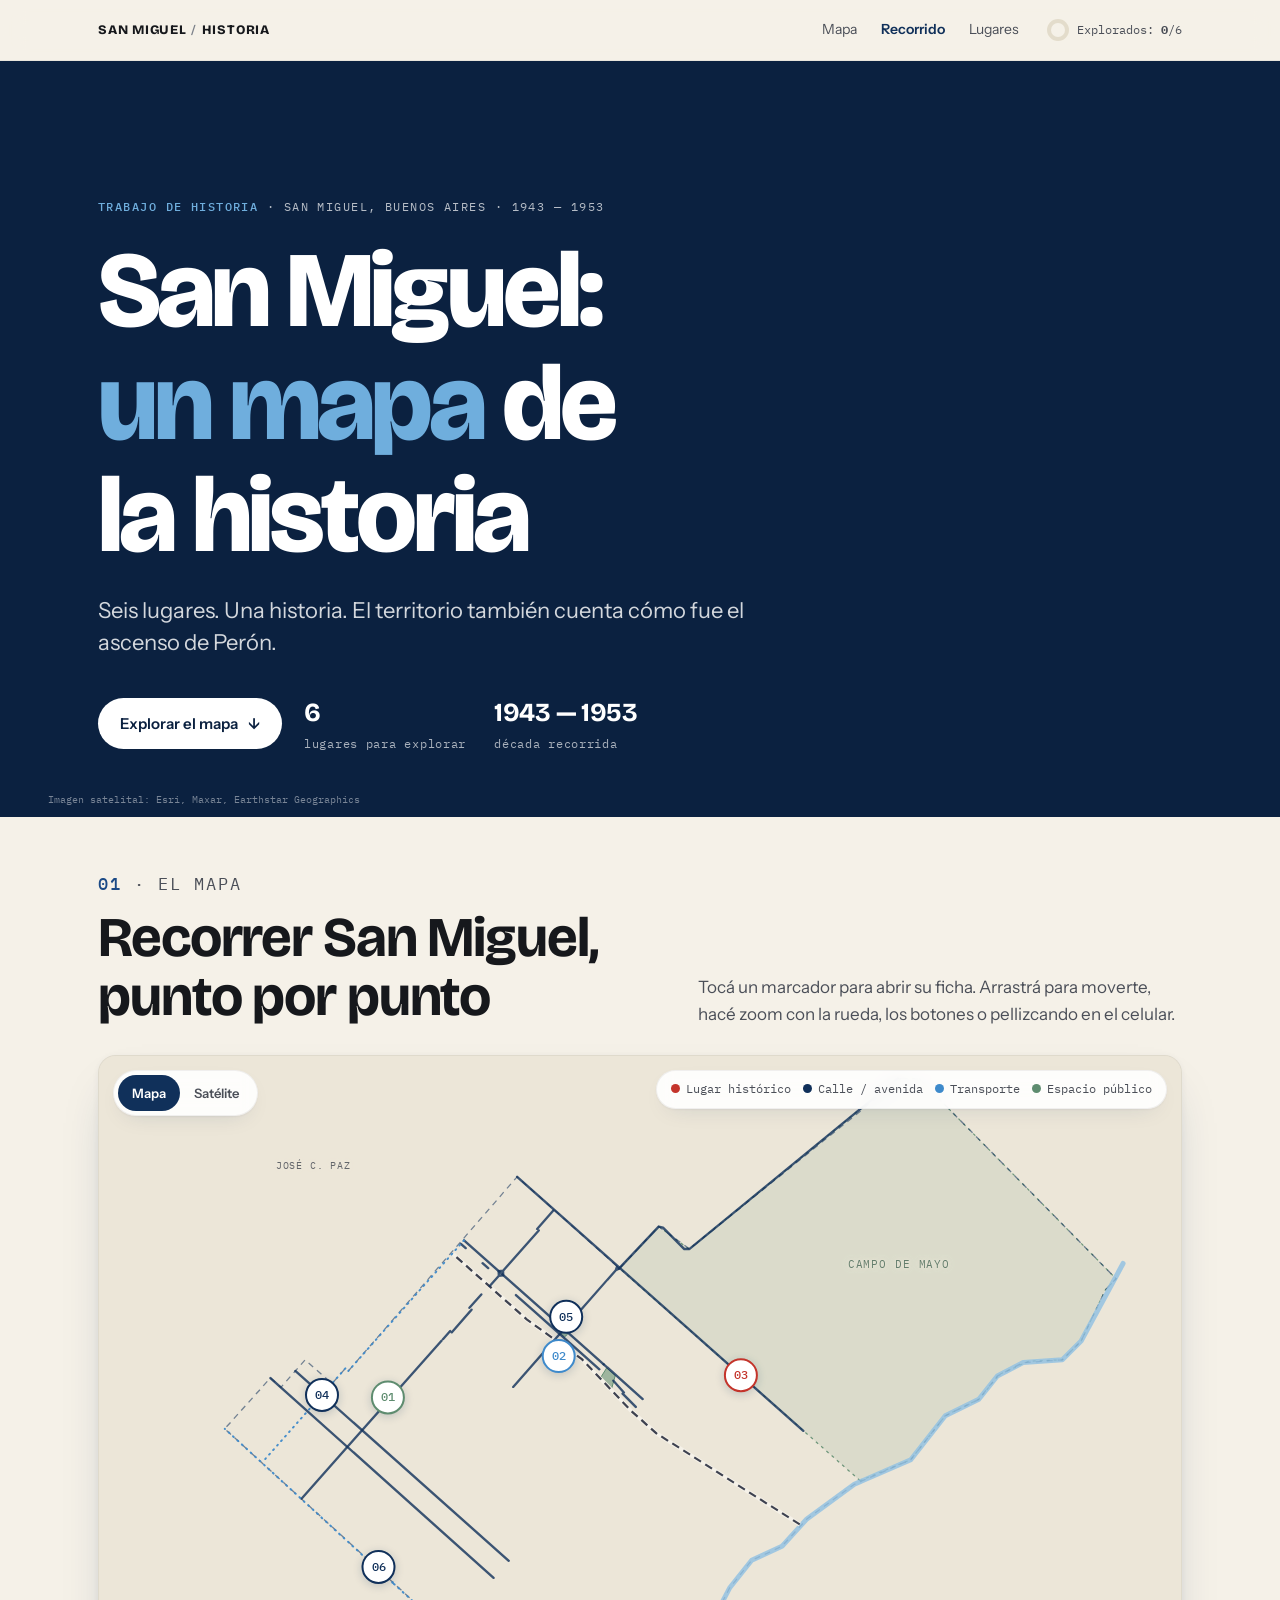
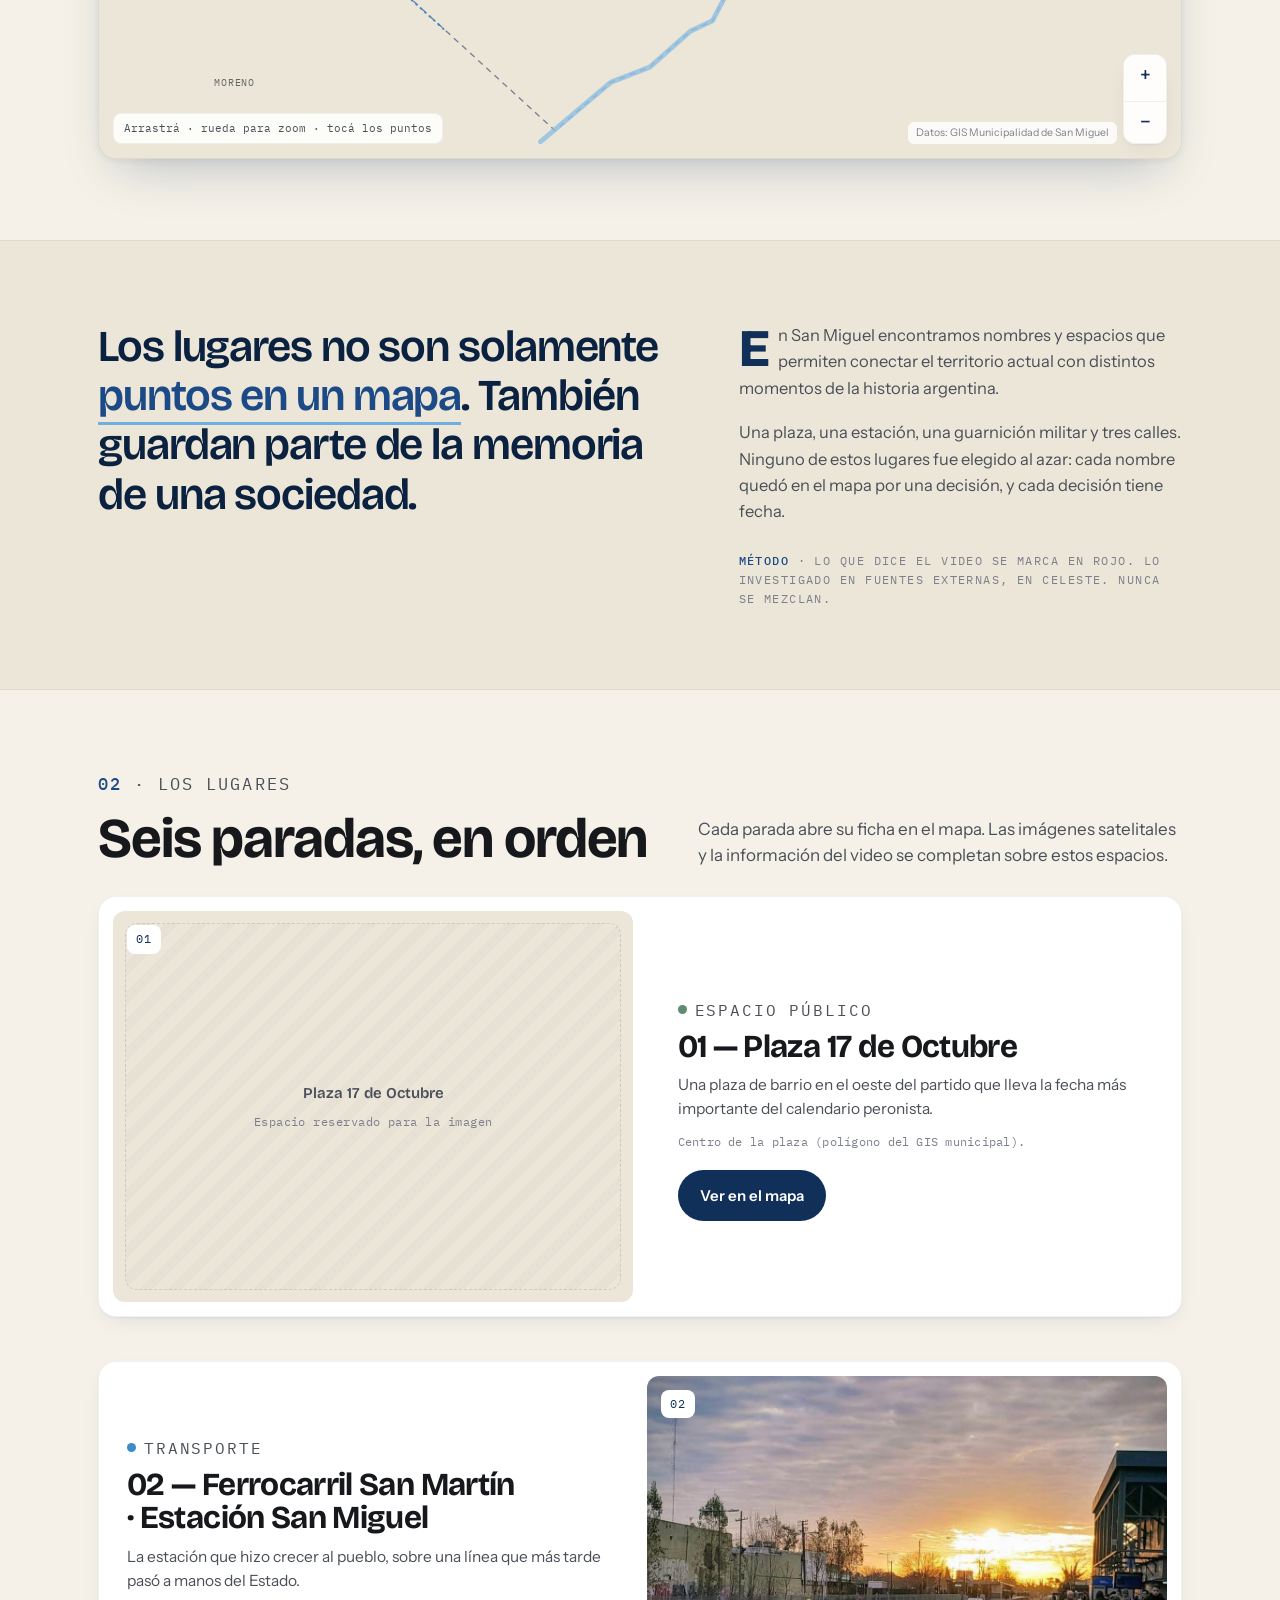
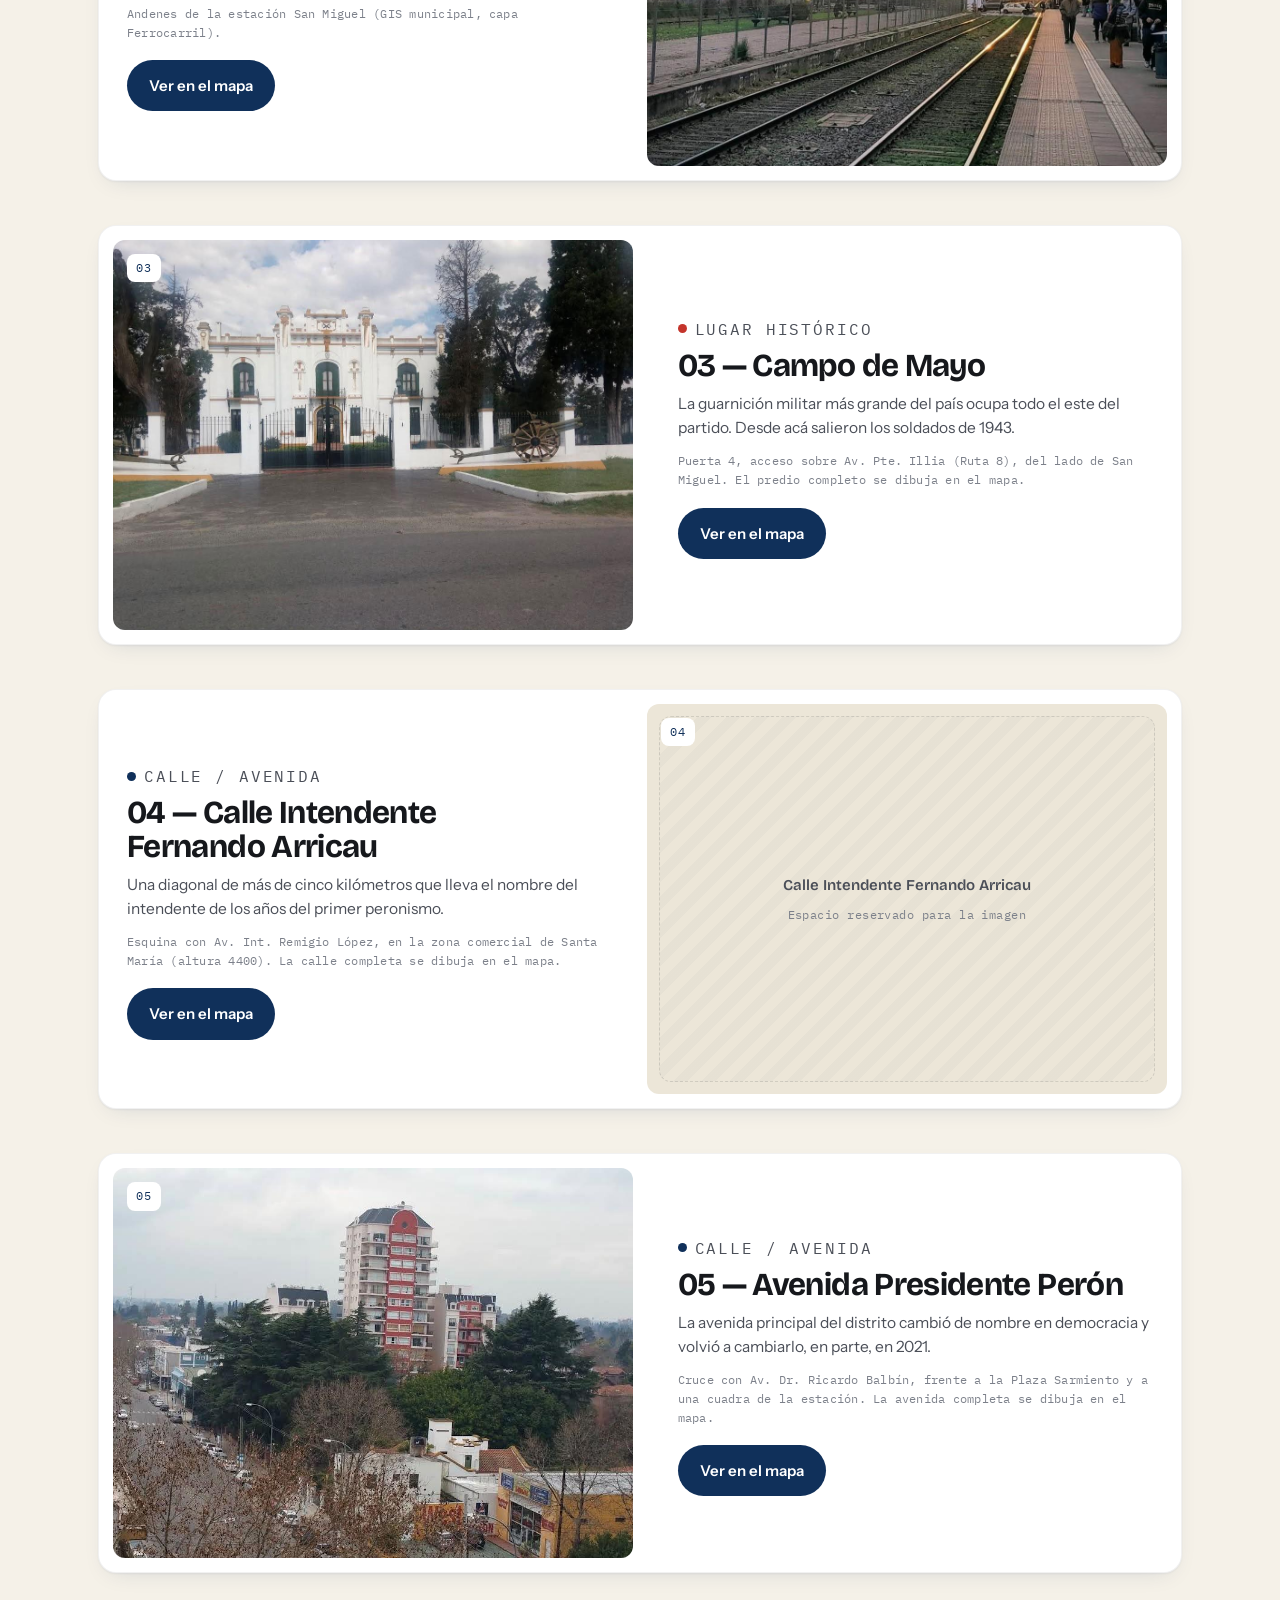
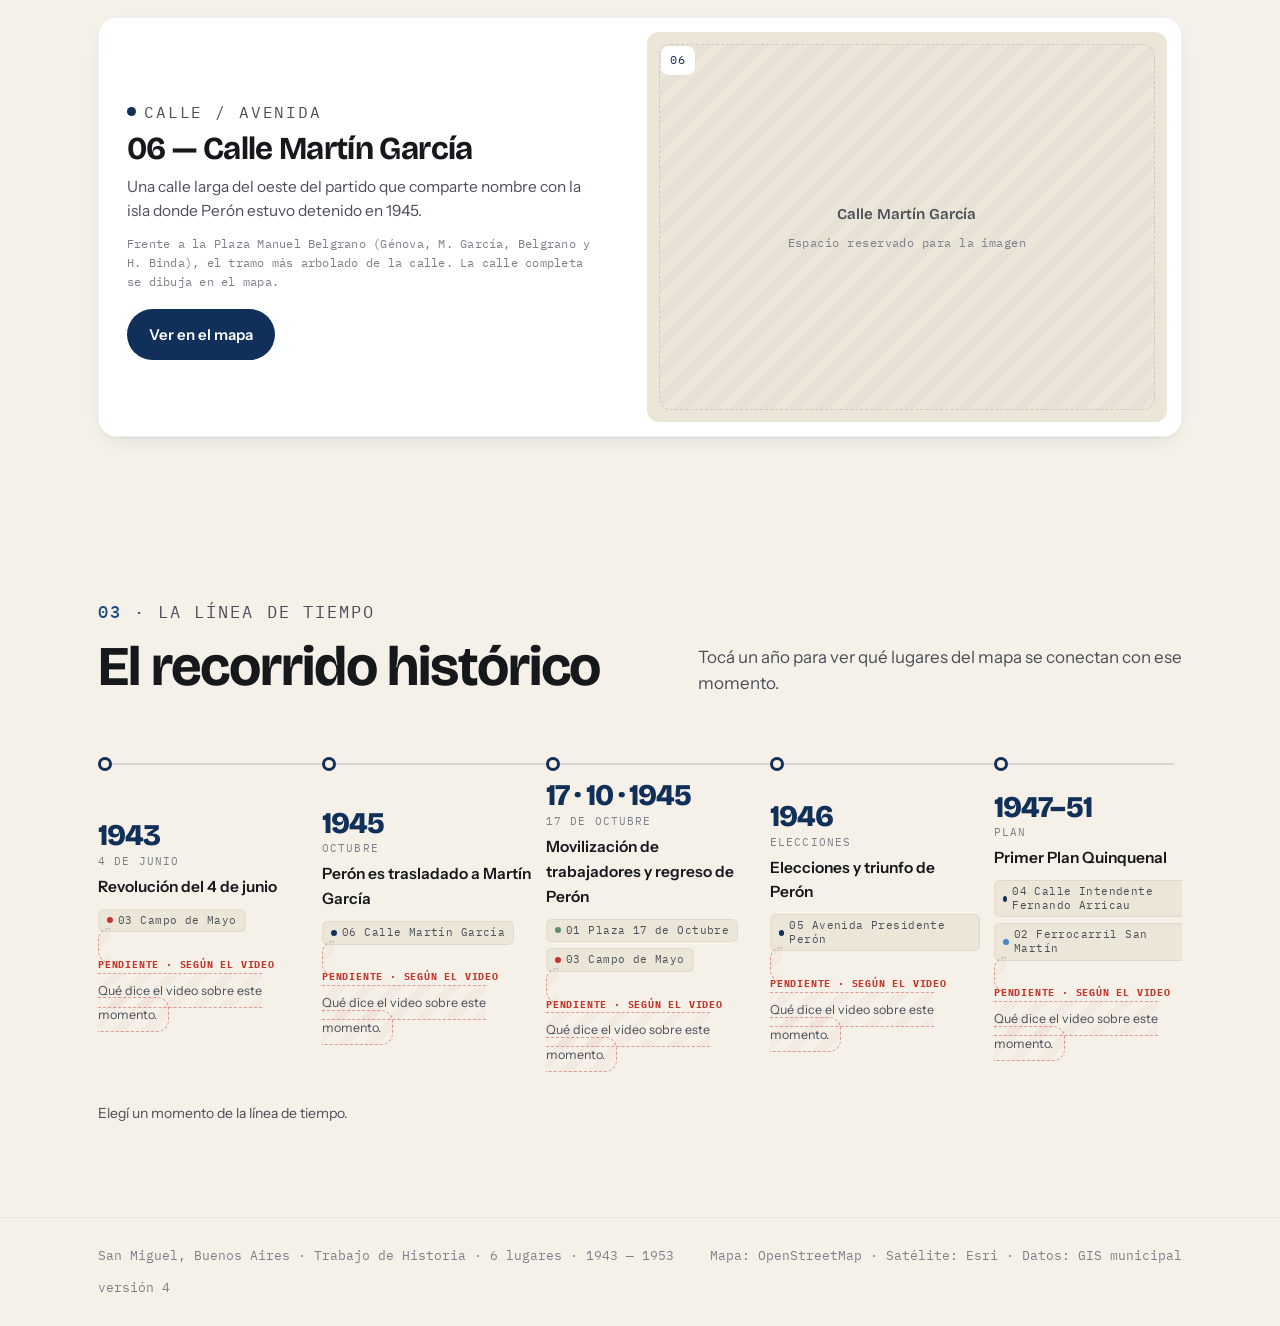
==== commit 3b830a00: "Add files via upload" ====
--- a/index (1).html
+++ b/index (1).html
@@ -60,7 +60,7 @@
 @media (max-width:720px){ .nav-links{display:none} .counter{margin-left:auto} }
 
 /* ───── hero ───── */
-.hero{position:relative; min-height:min(84svh, 780px); display:grid; align-items:end; background:var(--navy-ink); color:#fff; overflow:hidden; isolation:isolate}
+.hero{position:relative; min-height:min(84vh, 780px); min-height:min(84svh, 780px); display:grid; align-items:end; background:var(--navy-ink); color:#fff; overflow:hidden; isolation:isolate}
 .hero-bg{position:absolute; inset:0; z-index:-2; background:var(--navy-ink)}
 .hero-bg img{width:100%; height:100%; object-fit:cover; opacity:.75}
 .hero-bg svg{position:absolute; inset:0; width:100%; height:100%; opacity:.7}
@@ -174,8 +174,8 @@
 .panel-nav button:hover{text-decoration:underline}
 .panel-grab{display:none}
 @media (max-width:720px){
-  .map{height:72svh; min-height:420px}
-  .panel{position:fixed; z-index:120; top:auto; left:0; right:0; bottom:0; width:100%; height:78svh; border-radius:22px 22px 0 0; transform:translateY(105%); padding-bottom:env(safe-area-inset-bottom,0px)}
+  .map{height:72vh; height:72svh; min-height:420px}
+  .panel{position:fixed; z-index:120; top:auto; left:0; right:0; bottom:0; width:100%; height:78vh; height:78svh; max-height:calc(100% - 40px); border-radius:22px 22px 0 0; transform:translateY(105%); padding-bottom:env(safe-area-inset-bottom,0px)}
   .panel.is-open{transform:none}
   .panel-grab{display:block; width:40px; height:4px; border-radius:2px; background:var(--crema-3); margin:10px auto 0}
   .panel-img{aspect-ratio:16/8}
@@ -183,10 +183,12 @@
   .map-attr{right:auto; left:14px; bottom:48px; max-width:60%}
   .map-hint{max-width:60%}
 }
-.hero-tiles{position:absolute; left:50%; top:50%; transform-origin:0 0; opacity:.9}
+.hero-tiles{position:absolute; left:50%; top:50%; transform-origin:0 0; opacity:.9; width:0; height:0; overflow:visible}
 .hero-tiles img{position:absolute; width:256px; height:256px}
 .hero-credit{position:absolute; left:var(--gutter); bottom:10px; font-family:var(--mono); font-size:10px; color:rgba(255,255,255,.45)}
-body.lock{overflow:hidden; position:fixed; left:0; right:0; width:100%; overscroll-behavior:none}
+html.lock, html.lock body{overflow:hidden!important; height:100%; overscroll-behavior:none; touch-action:none}
+body.lock{position:fixed; left:0; right:0; width:100%}
+html.lock .panel-scroll{touch-action:pan-y}
 .veil{position:fixed; inset:0; background:rgba(11,33,64,.35); z-index:110; opacity:0; pointer-events:none; transition:opacity .4s}
 .veil.is-on{opacity:1; pointer-events:auto}
 @media (min-width:721px){ .veil{display:none} }
@@ -414,7 +416,7 @@
 <footer>
   <div class="wrap">
     <span>San Miguel, Buenos Aires · Trabajo de Historia · 6 lugares · 1943 — 1953</span>
-    <span id="footVersion">Mapa vectorial con datos del GIS municipal</span>
+    <span id="footVersion">Mapa vectorial con datos del GIS municipal</span><span id="footBuild"></span>
   </div>
 </footer>
 
@@ -438,6 +440,7 @@
 window.GOOGLE_MAPS_KEY = "";
 
 const LIVE_TILES = true;
+const BUILD = '4';
 const GEO = {"type":"FeatureCollection","features":[{"type":"Feature","properties":{"name":"Partido de San Miguel","kind":"boundary","source":"msm zonal/4"},"geometry":{"type":"Polygon","coordinates":[[[-58.64757,-34.50273],[-58.644,-34.50287],[-58.60645,-34.53433],[-58.60849,-34.53604],[-58.61315,-34.54412],[-58.61675,-34.54709],[-58.62424,-34.54753],[-58.62917,-34.54963],[-58.63271,-34.55333],[-58.63914,-34.55592],[-58.64573,-34.56281],[-58.65652,-34.56669],[-58.66559,-34.57216],[-58.67037,-34.57644],[-58.67615,-34.57865],[-58.68037,-34.58303],[-58.68364,-34.5882],[-58.6878,-34.5898],[-58.69563,-34.59547],[-58.70301,-34.59781],[-58.71375,-34.60547],[-58.77691,-34.55794],[-58.76817,-34.54994],[-58.76616,-34.55141],[-58.76153,-34.54711],[-58.75638,-34.55083],[-58.75384,-34.54843],[-58.75327,-34.54884],[-58.721,-34.51826],[-58.70142,-34.53268],[-58.69392,-34.52609],[-58.68803,-34.52961],[-58.64757,-34.50273]]]}},{"type":"Feature","properties":{"name":"Campo de Mayo","kind":"campo","source":"msm zonal/3 localidades"},"geometry":{"type":"Polygon","coordinates":[[[-58.6554,-34.56613],[-58.70141,-34.53268],[-58.69392,-34.52608],[-58.68813,-34.52966],[-58.64833,-34.50282],[-58.64406,-34.50282],[-58.60645,-34.53433],[-58.60849,-34.53604],[-58.61315,-34.54412],[-58.61674,-34.54708],[-58.62319,-34.54732],[-58.62871,-34.54936],[-58.63271,-34.55332],[-58.63913,-34.55592],[-58.64573,-34.56281],[-58.6554,-34.56613]]]}},{"type":"Feature","properties":{"name":"Río Reconquista","kind":"water","source":"msm rio_reconquista/2 eje"},"geometry":{"type":"LineString","coordinates":[[-58.60512,-34.53193],[-58.61315,-34.54412],[-58.61674,-34.54708],[-58.62423,-34.54752],[-58.62917,-34.54962],[-58.63271,-34.55332],[-58.63913,-34.55592],[-58.64573,-34.56281],[-58.65651,-34.56669],[-58.66559,-34.57215],[-58.67036,-34.57644],[-58.67615,-34.57865],[-58.68037,-34.58303],[-58.68364,-34.58819],[-58.68779,-34.58979],[-58.69562,-34.59547],[-58.70301,-34.59781],[-58.71651,-34.60721]]}},{"type":"Feature","properties":{"name":"Ferrocarril San Martín","kind":"rail","source":"msm ferrocarril/3 objectid 4"},"geometry":{"type":"LineString","coordinates":[[-58.66695,-34.57301],[-58.69436,-34.55866],[-58.6992,-34.55512],[-58.70857,-34.54703],[-58.71917,-34.54072],[-58.73337,-34.53036]]}},{"type":"Feature","properties":{"name":"Bella Vista","kind":"station","line":"San Martín"},"geometry":{"type":"Point","coordinates":[-58.68426,-34.56401]}},{"type":"Feature","properties":{"name":"Muñiz","kind":"station","line":"San Martín"},"geometry":{"type":"Point","coordinates":[-58.70317,-34.55156]}},{"type":"Feature","properties":{"name":"San Miguel","kind":"station","line":"San Martín"},"geometry":{"type":"Point","coordinates":[-58.71259,-34.54456]}},{"type":"Feature","properties":{"name":"Av. Pte. Perón","kind":"avenue","codcalle":4166},"geometry":{"type":"LineString","coordinates":[[-58.70445,-34.5478],[-58.73115,-34.52827]]}},{"type":"Feature","properties":{"name":"León Gallardo","kind":"avenue","codcalle":14166},"geometry":{"type":"LineString","coordinates":[[-58.69698,-34.55326],[-58.70445,-34.5478]]}},{"type":"Feature","properties":{"name":"Av. Ricardo Balbín","kind":"avenue","codcalle":4141},"geometry":{"type":"MultiLineString","coordinates":[[[-58.70212,-34.53297],[-58.72175,-34.55135]],[[-58.70153,-34.53272],[-58.70212,-34.53297]],[[-58.7019,-34.53245],[-58.70212,-34.53297]]]}},{"type":"Feature","properties":{"name":"Av. Pte. Illia / Ruta 8","kind":"avenue","codcalle":7008},"geometry":{"type":"LineString","coordinates":[[-58.66627,-34.55828],[-58.72099,-34.51827]]}},{"type":"Feature","properties":{"name":"Av. Int. Remigio López","kind":"avenue","codcalle":4250},"geometry":{"type":"LineString","coordinates":[[-58.7226,-34.57874],[-58.76341,-34.54885]]}},{"type":"Feature","properties":{"name":"Av. Primera Junta","kind":"avenue","codcalle":4173},"geometry":{"type":"MultiLineString","coordinates":[[[-58.73545,-34.54408],[-58.76223,-34.56895]],[[-58.7338,-34.54256],[-58.73519,-34.54384]],[[-58.72971,-34.53919],[-58.73351,-34.54277]],[[-58.72785,-34.53679],[-58.73011,-34.5389]],[[-58.72449,-34.53383],[-58.72623,-34.53545]],[[-58.72369,-34.53306],[-58.72453,-34.53313],[-58.72449,-34.53383]],[[-58.72369,-34.53306],[-58.72366,-34.53377],[-58.72449,-34.53383]],[[-58.71686,-34.52669],[-58.72369,-34.53306]],[[-58.71407,-34.52355],[-58.71717,-34.52647]]]}},{"type":"Feature","properties":{"name":"Ruta 202 / Av. J. Lemos","kind":"avenue","codcalle":7202},"geometry":{"type":"LineString","coordinates":[[-58.70153,-34.53272],[-58.69392,-34.52609],[-58.69309,-34.52627],[-58.68903,-34.52963],[-58.68802,-34.52961],[-58.64821,-34.50276]]}},{"type":"Feature","properties":{"name":"Sarmiento","kind":"avenue","codcalle":4168},"geometry":{"type":"MultiLineString","coordinates":[[[-58.69831,-34.55452],[-58.70082,-34.55241]],[[-58.70058,-34.55222],[-58.70259,-34.55037]],[[-58.70527,-34.54857],[-58.72123,-34.53688]],[[-58.72653,-34.53265],[-58.72761,-34.53186]],[[-58.73083,-34.52951],[-58.73175,-34.52884]]]}},{"type":"Feature","properties":{"name":"Av. Maestro Ferreyra","kind":"avenue","codcalle":4256},"geometry":{"type":"LineString","coordinates":[[-58.7255,-34.58142],[-58.76817,-34.54995]]}},{"type":"Feature","properties":{"name":"Int. Arricau","kind":"street","codcalle":14195},"geometry":{"type":"MultiLineString","coordinates":[[[-58.75384,-34.54843],[-58.76977,-34.56327]],[[-58.73115,-34.52827],[-58.75326,-34.54884]]]}},{"type":"Feature","properties":{"name":"Martín García","kind":"street","codcalle":4286},"geometry":{"type":"MultiLineString","coordinates":[[[-58.73508,-34.58947],[-58.74474,-34.58223]],[[-58.74474,-34.58223],[-58.74514,-34.58124]],[[-58.74474,-34.58223],[-58.7769,-34.55794]]]}},{"type":"Feature","properties":{"name":"Plaza D. F. Sarmiento","kind":"plaza","source":"msm catastral/0 objectid 3"},"geometry":{"type":"Polygon","coordinates":[[[-58.71183,-34.54259],[-58.71132,-34.54304],[-58.71195,-34.54351],[-58.71261,-34.54299],[-58.71183,-34.54259]]]}},{"type":"Feature","properties":{"name":"Plaza 17 de Octubre","kind":"plaza","source":"msm catastral/0 objectid 33"},"geometry":{"type":"Polygon","coordinates":[[[-58.74553,-34.5535],[-58.74633,-34.55295],[-58.74584,-34.55246],[-58.74505,-34.553],[-58.74553,-34.5535]]]}},{"type":"Feature","properties":{"name":"Plaza Manuel Belgrano","kind":"plaza","source":"msm catastral/0 objectid 57"},"geometry":{"type":"Polygon","coordinates":[[[-58.74812,-34.57963],[-58.74763,-34.57914],[-58.74684,-34.57979],[-58.74732,-34.58023],[-58.74812,-34.57963]]]}},{"type":"Feature","properties":{"name":"Plaza de las Carretas","kind":"plaza","approx":true,"note":"No existe en la capa de espacios publicos del MSM; trazada a mano entre Leon Gallardo, Conesa y las vias junto a estacion Muñiz"},"geometry":{"type":"Polygon","coordinates":[[[-58.70387,-34.54836],[-58.70223,-34.54956],[-58.703,-34.55184],[-58.7051,-34.55],[-58.70387,-34.54836]]]}}]};
 </script>
 <script>
@@ -956,11 +959,24 @@
     if (isMobile()) { veil.classList.add('is-on'); lockBody(true); }
     if (!explored.has(L.id)) { explored.add(L.id); markers[i].classList.add('is-seen'); updateCounter(); }
   }
-  let lockY = 0;
+  let lockY = 0, locked = false;
   function lockBody(on){
-    if (on) { if (document.body.classList.contains('lock')) return; lockY = window.scrollY; document.body.style.top = -lockY + 'px'; document.body.classList.add('lock'); }
-    else if (document.body.classList.contains('lock')) { document.body.classList.remove('lock'); document.body.style.top = ''; window.scrollTo({ top: lockY, behavior: 'instant' }); }
-  }
+    if (on) { if (locked) return; locked = true; lockY = window.scrollY; document.body.style.top = -lockY + 'px'; document.body.classList.add('lock'); document.documentElement.classList.add('lock'); }
+    else if (locked) { locked = false; document.body.classList.remove('lock'); document.documentElement.classList.remove('lock'); document.body.style.top = ''; const de = document.documentElement; de.style.scrollBehavior = 'auto'; window.scrollTo(0, lockY); requestAnimationFrame(() => { de.style.scrollBehavior = ''; }); }
+  }
+  // en el celular: mientras la ficha está abierta, ningún toque fuera de ella puede mover la página
+  let tY = 0;
+  document.addEventListener('touchstart', e => { tY = e.touches[0].clientY; }, { passive: true });
+  document.addEventListener('touchmove', e => {
+    if (!locked) return;
+    const inScroll = e.target.closest && e.target.closest('#panelScroll');
+    if (!inScroll) { e.preventDefault(); return; }
+    // dentro de la ficha: frenar el gesto justo en los bordes para que no "salte" al fondo
+    const dy = e.touches[0].clientY - tY;
+    const atTop = scroll.scrollTop <= 0 && dy > 0;
+    const atBottom = scroll.scrollTop + scroll.clientHeight >= scroll.scrollHeight - 1 && dy < 0;
+    if (atTop || atBottom) e.preventDefault();
+  }, { passive: false });
   function closePanel(){
     panel.classList.remove('is-open'); panel.setAttribute('aria-hidden', 'true'); veil.classList.remove('is-on'); lockBody(false);
     markers.forEach(m => m.classList.remove('is-on')); current = -1;
@@ -1116,6 +1132,7 @@
   const secObs = new IntersectionObserver(es => es.forEach(e => { if (e.isIntersecting) links.forEach(a => a.classList.toggle('is-active', a.getAttribute('href') === '#' + e.target.id)); }), { rootMargin: '-40% 0px -55% 0px' });
   ['mapa', 'recorrido', 'lugares'].forEach(id => secObs.observe(document.getElementById(id)));
 
+  $('#footBuild').textContent = 'versión ' + (typeof BUILD !== 'undefined' ? BUILD : '1');
   if (window.GOOGLE_MAPS_KEY) $('#footVersion').textContent = 'Mapa y satélite: Google Maps · Datos: GIS municipal';
   else if (LIVE_TILES) $('#footVersion').textContent = 'Mapa: OpenStreetMap · Satélite: Esri · Datos: GIS municipal';
   window.SMUI = { openPlace, closePanel, showSat, explored };
